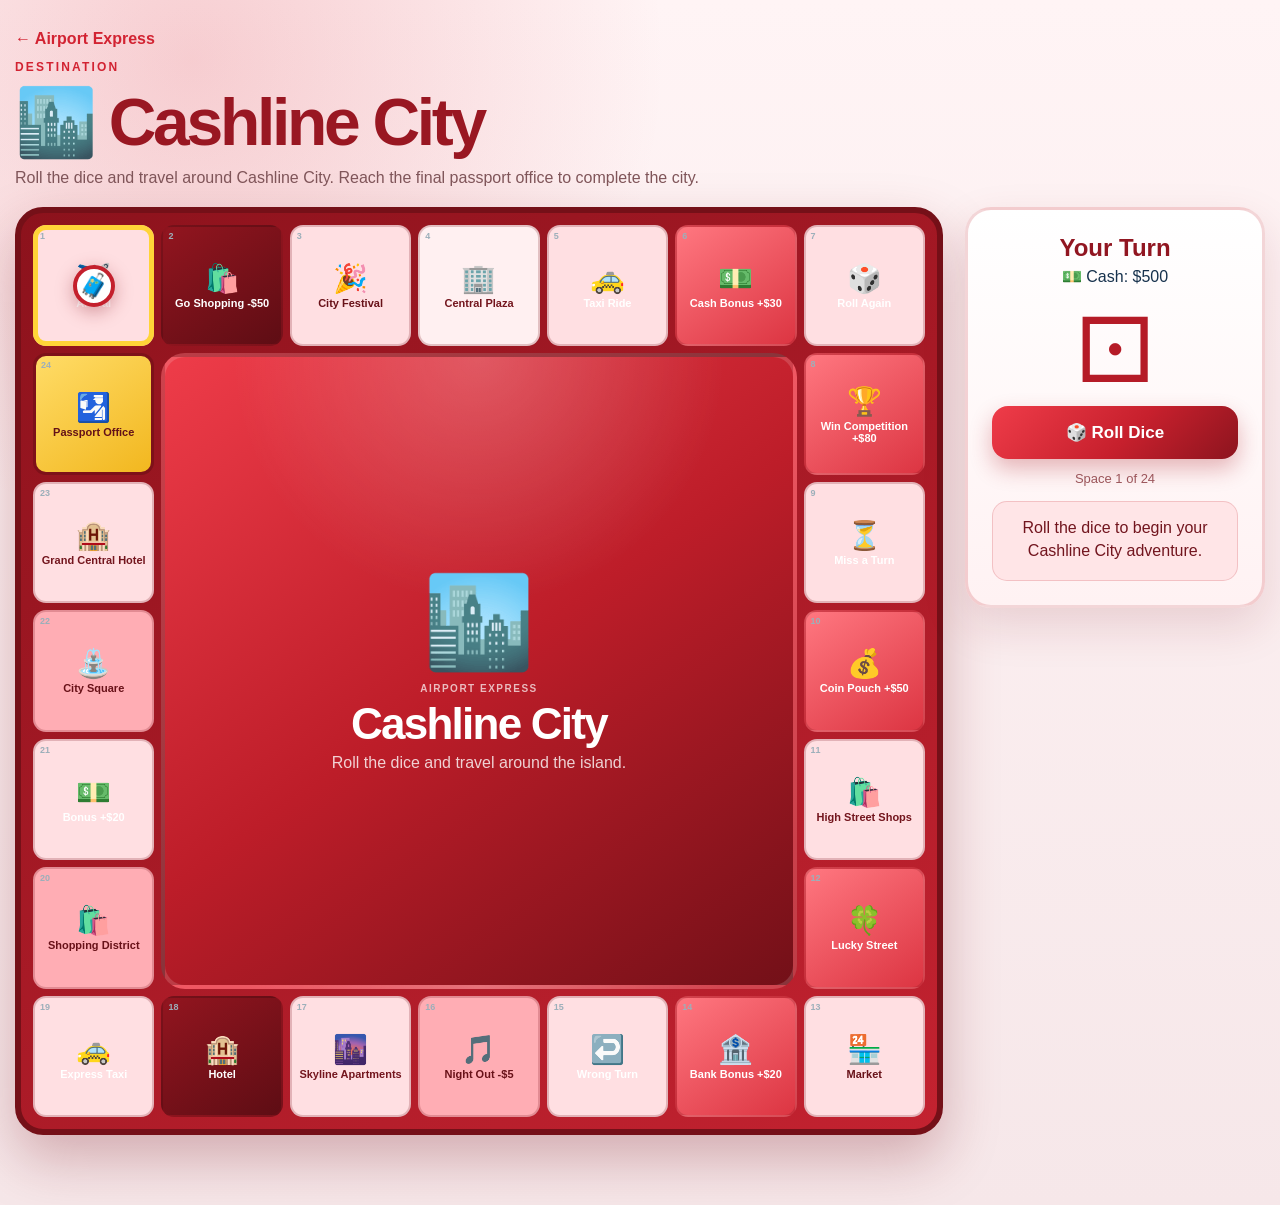
==== locations/cashline-city.html @ 7c94ce27 "Update locations and properties in cashline-city.html" ====
<!DOCTYPE html>

<html lang="en">

<head>

<meta charset="UTF-8">

<meta
  name="viewport"
  content="width=device-width, initial-scale=1.0"
>

<title>
Cashline City | Airport Express
</title>

<link
  rel="stylesheet"
href="../styles.css?v=6"
>

</head>


<body class="board-page cashline-theme">


<main class="board-shell">


<!-- =====================================================
     HEADER
====================================================== -->

<header class="board-header">


<a
  href="../index.html"
  class="board-back"
>
← Airport Express
</a>


<div class="eyebrow dark">
DESTINATION
</div>


<h1>
🏙️ Cashline City
</h1>


<p>
Roll the dice and travel around Cashline City.
Reach the final passport office to complete the city.
</p>


</header>



<!-- =====================================================
     GAME
====================================================== -->

<div class="board-game-layout">


<!-- BOARD -->

<div
  class="island-board"
  id="islandBoard"
></div>



<!-- DICE -->

<aside class="dice-panel">


<h2>
Your Turn
</h2>


<div
  class="dice-face"
  id="diceFace"
>
⚀
</div>


<button
  type="button"
  class="roll-dice"
  id="rollDice"
>
🎲 Roll Dice
</button>


<div
  class="position-text"
  id="positionText"
>
Space 1 of 24
</div>


<div
  class="board-message"
  id="boardMessage"
>
Roll the dice to begin your Cashline City adventure.
</div>


<a
  href="../index.html"
  class="board-return"
  id="returnAirport"
>
✈ Return to Airport
</a>


</aside>


</div>


</main>



<script src="../game.js?v=4"></script>


<script>

/* =====================================================
   CASHLINE CITY BOARD
====================================================== */

loadIslandBoard({

  id:
    "cashline",

  name:
    "Cashline City",

  icon:
    "🏙️",

  marker:
    "🧳",


  spaces: [


    /* 1 */

    {

      label:
        "Arrival",

      icon:
        "✈️",

      type:
        "start",

      message:
        "Welcome to Cashline City!"

    },


    /* 2 */

    {

      label:
        "Go Shopping -$50",

      icon:
        "🛍️",

      type:
        "bad",

      message:
        "A shopping spree has emptied your wallet."

    },


    /* 3 */

    {

      label:
        "City Festival",

      icon:
        "🎉",

      type:
        "event",

      message:
        "You have arrived during the Cashline City Festival!"

    },


    /* 4 */

    {

  label:
    "Central Plaza",

  icon:
    "🏢",

  type:
    "property",

  message:
    "Central Plaza is available to purchase.",

  property: {

    id:
      "central-plaza",

    price:
      60,

    rent:
      15

  }

},


    /* 5 */

    {

      label:
        "Taxi Ride",

      icon:
        "🚕",

      type:
        "travel",

      message:
        "The taxi takes you forward two spaces.",

      effect: {

        move:
          2

      }

    },


    /* 6 */

    {

      label:
        "Cash Bonus +$30",

      icon:
        "💵",

      type:
        "good"

    },


    /* 7 */

    {

      label:
        "Roll Again",

      icon:
        "🎲",

      type:
        "good",

      message:
        "Lucky! Roll the dice again."

    },


    /* 8 */

    {

      label:
        "Win Competition +$80",

      icon:
        "🏆",

      type:
        "good",

      message:
        "You won the city competition!"

    },


    /* 9 */

    {

      label:
        "Miss a Turn",

      icon:
        "⏳",

      type:
        "bad",

      message:
        "You're delayed in the city.",

      effect: {

        skip:
          true

      }

    },


    /* 10 */

    {

      label:
        "Coin Pouch +$50",

      icon:
        "💰",

      type:
        "good"

    },


    /* 11 */

    {

  label:
    "High Street Shops",

  icon:
    "🛍️",

  type:
    "property",

  message:
    "High Street Shops are available to purchase.",

  property: {

    id:
      "high-street-shops",

    price:
      80,

    rent:
      20

  }

},


    /* 12 */

    {

      label:
        "Lucky Street",

      icon:
        "🍀",

      type:
        "good"

    },


    /* 13 */

    {

      label:
        "Market",

      icon:
        "🏪",

      type:
        "event"

    },


    /* 14 */

    {

      label:
        "Bank Bonus +$20",

      icon:
        "🏦",

      type:
        "good"

    },


    /* 15 */

    {

      label:
        "Wrong Turn",

      icon:
        "↩️",

      type:
        "bad",

      message:
        "Move backwards two spaces.",

      effect: {

        move:
          -2

      }

    },


    /* 16 */

    {

      label:
        "Night Out -$5",

      icon:
        "🎵",

      type:
        "event"

    },


    /* 17 */

   {

  label:
    "Skyline Apartments",

  icon:
    "🌆",

  type:
    "property",

  message:
    "Skyline Apartments are available to purchase.",

  property: {

    id:
      "skyline-apartments",

    price:
      100,

    rent:
      25

  }

},


    /* 18 */

    {

      label:
        "Hotel",

      icon:
        "🏨",

      type:
        "bad",

      message:
        "Stay the night. Miss your next turn.",

      effect: {

        skip:
          true

      }

    },


    /* 19 */

    {

      label:
        "Express Taxi",

      icon:
        "🚕",

      type:
        "travel",

      message:
        "Express taxi! Move forward two spaces.",

      effect: {

        move:
          2

      }

    },


    /* 20 */

    {

      label:
        "Shopping District",

      icon:
        "🛍️",

      type:
        "event"

    },


    /* 21 */

    {

      label:
        "Bonus +$20",

      icon:
        "💵",

      type:
        "good"

    },


    /* 22 */

    {

      label:
        "City Square",

      icon:
        "⛲",

      type:
        "event"

    },


    /* 23 */

{

  label:
    "Grand Central Hotel",

  icon:
    "🏨",

  type:
    "property",

  message:
    "Grand Central Hotel is available to purchase.",

  property: {

    id:
      "grand-central-hotel",

    price:
      120,

    rent:
      30

  }

},


    /* 24 */

    {

      label:
        "Passport Office",

      icon:
        "🛂",

      type:
        "finish",

      message:
        "Cashline City complete!"

    }


  ]

});

</script>


</body>

</html>
---- styles.css ----
/* ================================================
   AIRPORT EXPRESS
================================================ */

* {
  box-sizing: border-box;
}

html {
  scroll-behavior: smooth;
}

body {
  margin: 0;

  font-family:
    Arial,
    Helvetica,
    sans-serif;

  background:
    linear-gradient(
      180deg,
      #eef8fc 0%,
      #f8fbfd 100%
    );

  color: #17324d;

  min-height: 100vh;
}

a {
  text-decoration: none;
  color: inherit;
}



/* ================================================
   TOP BAR
================================================ */

.topbar {

  position: sticky;
  top: 0;

  z-index: 100;

  display: flex;
  justify-content: space-between;
  align-items: center;

  gap: 20px;

  padding:
    14px
    clamp(16px, 4vw, 45px);

  background:
    rgba(255,255,255,.94);

  backdrop-filter:
    blur(12px);

  border-bottom:
    1px solid rgba(0,0,0,.08);
}


.brand {

  display: flex;
  align-items: center;

  gap: 12px;

  font-size: 20px;

  font-weight: 900;
}


.brand small {

  display: block;

  margin-top: 2px;

  font-size: 10px;

  letter-spacing: .15em;

  color: #788b9b;
}


.brand-plane {

  width: 44px;
  height: 44px;

  display: grid;
  place-items: center;

  border-radius: 14px;

  background:
    linear-gradient(
      135deg,
      #2cb8dd,
      #087da8
    );

  color: white;

  font-size: 25px;

  transform:
    rotate(-8deg);
}


.top-actions {

  display: flex;

  align-items: center;

  gap: 12px;
}


.passport-counter {

  padding:
    10px
    15px;

  border-radius: 999px;

  background:
    #edf7fb;

  font-weight: 800;
}


.reset-button {

  border: none;

  padding:
    10px
    15px;

  border-radius: 999px;

  background:
    #ffedef;

  color:
    #a42935;

  font-weight: 800;

  cursor: pointer;
}



/* ================================================
   MAIN PAGE
================================================ */

.page {

  width:
    min(
      1180px,
      calc(100% - 28px)
    );

  margin:
    30px auto 70px;
}



/* ================================================
   AIRPORT HERO
================================================ */

.airport-hero {

  position: relative;

  overflow: hidden;

  display: grid;

  grid-template-columns:
    1.3fr
    .7fr;

  gap: 30px;

  align-items: center;

  min-height: 340px;

  padding:
    clamp(
      28px,
      5vw,
      60px
    );

  border-radius:
    32px;

  color:
    white;

  background:

    radial-gradient(
      circle at 80% 10%,
      rgba(255,255,255,.18),
      transparent 30%
    ),

    linear-gradient(
      135deg,
      #087aa9,
      #2bb9dd
    );

  box-shadow:
    0 25px 60px
    rgba(12,92,127,.22);
}


.airport-hero::after {

  content:
    "✈";

  position:
    absolute;

  right:
    -40px;

  bottom:
    -120px;

  font-size:
    330px;

  color:
    rgba(255,255,255,.08);

  transform:
    rotate(-15deg);
}


.airport-content {

  position:
    relative;

  z-index:
    2;
}


.eyebrow {

  font-size:
    12px;

  font-weight:
    900;

  letter-spacing:
    .18em;

  margin-bottom:
    10px;
}


.eyebrow.dark {

  color:
    #2185a8;
}


.airport-content h1 {

  margin:
    0 0 18px;

  font-size:
    clamp(
      42px,
      7vw,
      78px
    );

  line-height:
    .95;

  letter-spacing:
    -.06em;
}


.airport-content p {

  max-width:
    650px;

  margin:
    0;

  font-size:
    18px;

  line-height:
    1.6;

  color:
    rgba(255,255,255,.9);
}



/* ================================================
   PASSPORT PROGRESS
================================================ */

.passport-progress {

  position:
    relative;

  z-index:
    2;

  padding:
    22px;

  border:
    1px solid
    rgba(255,255,255,.25);

  border-radius:
    24px;

  background:
    rgba(255,255,255,.13);

  backdrop-filter:
    blur(12px);
}


.progress-heading {

  display:
    flex;

  justify-content:
    space-between;

  margin-bottom:
    12px;

  font-weight:
    800;
}


.progress-track {

  width:
    100%;

  height:
    12px;

  overflow:
    hidden;

  border-radius:
    999px;

  background:
    rgba(255,255,255,.2);
}


.progress-fill {

  height:
    100%;

  width:
    0;

  border-radius:
    999px;

  background:
    linear-gradient(
      90deg,
      #ffd350,
      #fff1a2
    );

  transition:
    width .4s ease;
}


.mini-stamps {

  display:
    grid;

  grid-template-columns:
    repeat(3,1fr);

  gap:
    8px;

  margin-top:
    18px;
}


.mini-stamp {

  aspect-ratio:
    1;

  display:
    grid;

  place-items:
    center;

  border:
    2px dashed
    rgba(255,255,255,.3);

  border-radius:
    16px;

  font-size:
    28px;

  opacity:
    .3;
}


.mini-stamp.earned {

  opacity:
    1;

  border-style:
    solid;

  background:
    rgba(255,255,255,.15);
}



/* ================================================
   DESTINATIONS
================================================ */

.destination-section {

  margin-top:
    50px;
}


.section-heading {

  margin-bottom:
    20px;
}


.section-heading h2 {

  margin:
    3px 0 7px;

  font-size:
    clamp(
      30px,
      5vw,
      44px
    );

  letter-spacing:
    -.045em;
}


.section-heading p {

  margin:
    0;

  color:
    #718598;
}


.destination-grid {

  display:
    grid;

  grid-template-columns:
    repeat(3,1fr);

  gap:
    18px;
}


.destination {

  position:
    relative;

  min-height:
    260px;

  overflow:
    hidden;

  padding:
    22px;

  border-radius:
    26px;

  color:
    white;

  box-shadow:
    0 18px 38px
    rgba(29,66,91,.13);

  transition:
    transform .25s ease,
    box-shadow .25s ease;
}


.destination:hover {

  transform:
    translateY(-6px);

  box-shadow:
    0 25px 45px
    rgba(29,66,91,.2);
}


.destination::after {

  content:
    "";

  position:
    absolute;

  width:
    230px;

  height:
    230px;

  border-radius:
    50%;

  right:
    -70px;

  bottom:
    -100px;

  background:
    rgba(255,255,255,.11);
}


.destination-icon {

  position:
    absolute;

  top:
    20px;

  left:
    20px;

  font-size:
    40px;
}


.destination-status {

  position:
    absolute;

  top:
    20px;

  right:
    20px;

  padding:
    8px
    11px;

  border:
    1px solid
    rgba(255,255,255,.26);

  border-radius:
    999px;

  background:
    rgba(255,255,255,.15);

  font-size:
    11px;

  font-weight:
    900;
}


.destination-content {

  position:
    relative;

  z-index:
    2;

  margin-top:
    95px;
}


.destination h3 {

  margin:
    0 0 8px;

  font-size:
    27px;

  letter-spacing:
    -.04em;
}


.destination p {

  margin:
    0 0 18px;

  max-width:
    90%;

  color:
    rgba(255,255,255,.88);

  line-height:
    1.45;
}


.travel-button {

  display:
    inline-block;

  font-size:
    13px;

  font-weight:
    900;

  text-transform:
    uppercase;

  letter-spacing:
    .08em;
}


.cashline {

  background:
    linear-gradient(
      145deg,
      #895be0,
      #5135aa
    );
}


.hopes {

  background:
    linear-gradient(
      145deg,
      #48aee1,
      #3257b6
    );
}


.wildheart {

  background:
    linear-gradient(
      145deg,
      #43bf73,
      #16714c
    );
}


.amethyst {

  background:
    linear-gradient(
      145deg,
      #a061df,
      #58348c
    );
}


.coral {

  background:
    linear-gradient(
      145deg,
      #ff8791,
      #d94368
    );
}


.lagoon {

  background:
    linear-gradient(
      145deg,
      #2bc8c3,
      #0989a7
    );
}



/* ================================================
   PASSPORT
================================================ */

.passport-section {

  margin-top:
    30px;

  padding:
    30px;

  border:
    1px solid
    #dce8ef;

  border-radius:
    28px;

  background:
    white;

  box-shadow:
    0 18px 45px
    rgba(30,66,91,.09);
}


.passport-section h2 {

  margin:
    4px 0 5px;

  font-size:
    36px;
}


.passport-section > p {

  margin:
    0 0 24px;

  color:
    #718598;
}


.passport-grid {

  display:
    grid;

  grid-template-columns:
    repeat(6,1fr);

  gap:
    12px;
}


.passport-stamp {

  min-height:
    135px;

  display:
    flex;

  flex-direction:
    column;

  align-items:
    center;

  justify-content:
    center;

  gap:
    10px;

  padding:
    12px;

  text-align:
    center;

  border:
    2px dashed
    #ccdce6;

  border-radius:
    20px;

  color:
    #9badb8;

  background:
    #fbfdfe;
}


.passport-stamp .stamp-icon {

  font-size:
    38px;

  filter:
    grayscale(1);

  opacity:
    .3;
}


.passport-stamp strong {

  font-size:
    12px;
}


.passport-stamp.earned {

  border-style:
    solid;

  color:
    #17324d;

  background:
    #f1faf6;
}


.passport-stamp.earned .stamp-icon {

  filter:
    none;

  opacity:
    1;
}


.final-message {

  margin-top:
    20px;

  padding:
    16px;

  border-radius:
    16px;

  background:
    #edf7fb;

  color:
    #527083;

  text-align:
    center;

  font-weight:
    700;
}



/* ================================================
   ISLAND PAGE
================================================ */

.island-page {

  background:
    #eff7fb;
}


.island-hero {

  min-height:
    390px;

  padding:
    35px;

  display:
    flex;

  align-items:
    flex-end;

  color:
    white;

  border-radius:
    0 0 36px 36px;
}


.island-inner {

  width:
    min(
      1000px,
      100%
    );

  margin:
    auto;
}


.back-airport {

  display:
    inline-block;

  margin-bottom:
    80px;

  color:
    white;

  font-weight:
    800;
}


.island-hero h1 {

  margin:
    5px 0 12px;

  font-size:
    clamp(
      45px,
      8vw,
      85px
    );

  line-height:
    .95;

  letter-spacing:
    -.06em;
}


.island-hero p {

  max-width:
    650px;

  margin:
    0;

  color:
    rgba(255,255,255,.9);

  font-size:
    17px;

  line-height:
    1.6;
}


.island-main {

  width:
    min(
      1000px,
      calc(100% - 28px)
    );

  margin:
    30px auto 70px;
}


.mission-layout {

  display:
    grid;

  grid-template-columns:
    1.4fr
    .6fr;

  gap:
    20px;
}


.game-card {

  padding:
    26px;

  border:
    1px solid
    #dce8ef;

  border-radius:
    26px;

  background:
    white;

  box-shadow:
    0 15px 35px
    rgba(26,65,90,.09);
}


.game-card h2 {

  margin:
    0 0 8px;

  font-size:
    30px;
}


.game-card > p {

  margin:
    0;

  color:
    #718598;

  line-height:
    1.6;
}


.task-list {

  display:
    grid;

  gap:
    12px;

  margin-top:
    22px;
}


.task {

  display:
    flex;

  align-items:
    center;

  gap:
    14px;

  padding:
    16px;

  border:
    1px solid
    #dce8ef;

  border-radius:
    18px;

  background:
    #fbfdfe;
}


.task-number {

  flex:
    0 0 auto;

  width:
    44px;

  height:
    44px;

  display:
    grid;

  place-items:
    center;

  border-radius:
    14px;

  background:
    #eaf6fb;

  color:
    #137fa8;

  font-weight:
    900;
}


.task-text {

  flex:
    1;
}


.task-text strong {

  display:
    block;

  margin-bottom:
    4px;
}


.task-text span {

  color:
    #718598;

  font-size:
    14px;
}


.task button {

  border:
    none;

  border-radius:
    12px;

  padding:
    10px
    13px;

  background:
    #edf3f6;

  color:
    #506b7c;

  font-weight:
    800;

  cursor:
    pointer;
}


.task.done {

  background:
    #eefaf3;

  border-color:
    #bfe4cd;
}


.task.done button {

  background:
    #d8f3e3;

  color:
    #1b7842;
}


.big-stamp {

  text-align:
    center;

  font-size:
    85px;

  margin:
    10px 0;
}


.stamp-card-title {

  text-align:
    center;

  font-size:
    22px;
}


.stamp-card-copy {

  text-align:
    center;

  color:
    #718598;

  line-height:
    1.5;
}


.claim-button {

  width:
    100%;

  padding:
    15px;

  border:
    none;

  border-radius:
    16px;

  background:
    linear-gradient(
      135deg,
      #ffd24e,
      #ffe986
    );

  color:
    #5c4710;

  font-weight:
    900;

  cursor:
    pointer;
}


.claim-button:disabled {

  opacity:
    .4;

  cursor:
    not-allowed;
}


.status-message {

  margin-top:
    12px;

  padding:
    13px;

  border-radius:
    14px;

  background:
    #f1f5f7;

  color:
    #6f8390;

  font-size:
    14px;

  line-height:
    1.5;
}


.status-message.success {

  background:
    #e6f8ed;

  color:
    #207340;
}


.return-button {

  display:
    block;

  margin-top:
    12px;

  padding:
    14px;

  border-radius:
    15px;

  background:
    #0c88b7;

  color:
    white;

  text-align:
    center;

  font-weight:
    900;
}



/* ================================================
   RESPONSIVE
================================================ */

@media
(max-width: 900px) {

  .airport-hero {

    grid-template-columns:
      1fr;
  }


  .destination-grid {

    grid-template-columns:
      repeat(2,1fr);
  }


  .passport-grid {

    grid-template-columns:
      repeat(3,1fr);
  }


  .mission-layout {

    grid-template-columns:
      1fr;
  }

}


@media
(max-width: 600px) {

  .topbar {

    align-items:
      flex-start;
  }


  .passport-counter {

    display:
      none;
  }


  .destination-grid {

    grid-template-columns:
      1fr;
  }


  .passport-grid {

    grid-template-columns:
      repeat(2,1fr);
  }


  .airport-content h1 {

    font-size:
      44px;
  }

}

/* =========================================================
   AIRPORT EXPRESS
   ISLAND BOARD
========================================================= */

.board-page {

  background:
    #edf7fb;

}


.board-shell {

  width:
    min(
      1250px,
      calc(100% - 28px)
    );

  margin:
    30px auto 70px;

}


.board-header {

  margin-bottom:
    20px;

}


.board-back {

  display:
    inline-block;

  margin-bottom:
    12px;

  color:
    #197fa5;

  font-weight:
    800;

}


.board-header h1 {

  margin:
    0;

  font-size:
    clamp(
      38px,
      6vw,
      66px
    );

  letter-spacing:
    -.05em;

}


.board-header p {

  margin:
    8px 0 0;

  color:
    #6d8292;

}


/* =========================================================
   MAIN GAME LAYOUT
========================================================= */

.board-game-layout {

  display:
    grid;

  grid-template-columns:
    minmax(0, 1fr)
    300px;

  gap:
    22px;

  align-items:
    start;

}


/* =========================================================
   BOARD
========================================================= */

.island-board {

  display:
    grid;

  grid-template-columns:
    repeat(7,1fr);

  grid-template-rows:
    repeat(7,1fr);

  gap:
    7px;

  aspect-ratio:
    1;

  padding:
    12px;

  background:
    white;

  border:
    1px solid
    #dce8ef;

  border-radius:
    28px;

  box-shadow:
    0 18px 45px
    rgba(25,66,91,.12);

  position:
    relative;

}


/* =========================================================
   BOARD SPACES
========================================================= */

.board-space {

  position:
    relative;

  min-width:
    0;

  display:
    flex;

  flex-direction:
    column;

  align-items:
    center;

  justify-content:
    center;

  text-align:
    center;

  gap:
    2px;

  padding:
    5px;

  border:
    1px solid
    #d8e4eb;

  border-radius:
    13px;

  background:
    #f9fcfd;

  overflow:
    hidden;

}


.space-number {

  position:
    absolute;

  top:
    4px;

  left:
    5px;

  font-size:
    9px;

  color:
    #9cafba;

  font-weight:
    800;

}


.space-icon {

  font-size:
    clamp(
      15px,
      2.5vw,
      28px
    );

}


.space-label {

  font-size:
    clamp(
      7px,
      1vw,
      11px
    );

  font-weight:
    800;

  line-height:
    1.1;

}


/* =========================================================
   SPACE TYPES
========================================================= */

.space-start {

  background:
    #dff5ff;

}


.space-good {

  background:
    #e5f8e9;

}


.space-bad {

  background:
    #ffe3e5;

}


.space-event {

  background:
    #fff2c7;

}


.space-travel {

  background:
    #e8f2ff;

}


.space-finish {

  background:
    #e8dcff;

  border:
    2px solid
    #7d54c8;

}


/* =========================================================
   CURRENT POSITION
========================================================= */

.current-space {

  outline:
    3px solid
    #22a5d1;

  outline-offset:
    -3px;

}


/* =========================================================
   BOARD CENTRE
========================================================= */

.board-centre {

  grid-column:
    2 / 7;

  grid-row:
    2 / 7;

  display:
    flex;

  flex-direction:
    column;

  align-items:
    center;

  justify-content:
    center;

  text-align:
    center;

  padding:
    20px;

  border-radius:
    24px;

  background:

    radial-gradient(
      circle at top,
      rgba(255,255,255,.18),
      transparent 40%
    ),

    linear-gradient(
      145deg,
      #7e57d8,
      #5132a5
    );

  color:
    white;

}


.centre-icon {

  font-size:
    clamp(
      45px,
      7vw,
      90px
    );

}


.centre-small {

  margin-top:
    8px;

  font-size:
    10px;

  letter-spacing:
    .15em;

  font-weight:
    900;

  opacity:
    .7;

}


.board-centre h2 {

  margin:
    5px 0;

  font-size:
    clamp(
      22px,
      4vw,
      44px
    );

  letter-spacing:
    -.04em;

}


.board-centre p {

  margin:
    0;

  color:
    rgba(255,255,255,.8);

}


/* =========================================================
   PLAYER MARKER
========================================================= */

.player-marker {

  z-index:
    20;

  align-self:
    center;

  justify-self:
    center;

  display:
    grid;

  place-items:
    center;

  width:
    42px;

  height:
    42px;

  border-radius:
    50%;

  background:
    white;

  box-shadow:
    0 5px 15px
    rgba(0,0,0,.3);

  font-size:
    24px;

  pointer-events:
    none;

  transition:
    .25s ease;

}


/* =========================================================
   DICE PANEL
========================================================= */

.dice-panel {

  position:
    sticky;

  top:
    90px;

  padding:
    24px;

  border:
    1px solid
    #dce8ef;

  border-radius:
    26px;

  background:
    white;

  text-align:
    center;

  box-shadow:
    0 18px 40px
    rgba(27,65,90,.1);

}


.dice-panel h2 {

  margin:
    0 0 5px;

}


.dice-face {

  margin:
    20px 0 10px;

  font-size:
    90px;

  line-height:
    1;

  color:
    #17324d;

}


.roll-dice {

  width:
    100%;

  border:
    none;

  border-radius:
    16px;

  padding:
    16px;

  background:
    linear-gradient(
      135deg,
      #20a9d3,
      #087da7
    );

  color:
    white;

  font-size:
    17px;

  font-weight:
    900;

  cursor:
    pointer;

}


.roll-dice:disabled {

  opacity:
    .45;

  cursor:
    not-allowed;

}


.position-text {

  margin-top:
    12px;

  font-size:
    13px;

  color:
    #79909f;

}


.board-message {

  min-height:
    80px;

  margin-top:
    15px;

  padding:
    14px;

  border-radius:
    15px;

  background:
    #edf7fb;

  color:
    #516d7d;

  line-height:
    1.45;

}


.board-return {

  display:
    none;

  margin-top:
    12px;

  padding:
    15px;

  border-radius:
    15px;

  background:
    #ffd453;

  color:
    #55420e;

  font-weight:
    900;

}


.board-return.show {

  display:
    block;

}


/* =========================================================
   RESPONSIVE
========================================================= */

@media
(max-width: 900px) {

  .board-game-layout {

    grid-template-columns:
      1fr;

  }


  .dice-panel {

    position:
      static;

  }

}


@media
(max-width: 600px) {

  .island-board {

    gap:
      3px;

    padding:
      6px;

  }


  .board-space {

    border-radius:
      8px;

    padding:
      2px;

  }


  .player-marker {

    width:
      30px;

    height:
      30px;

    font-size:
      17px;

  }


  .space-label {

    font-size:
      6px;

  }

}
/* =========================================================
   CASHLINE CITY
   RED THEME
========================================================= */

.cashline-theme {

  --cash-red:
    #d92735;

  --cash-red-dark:
    #981923;

  --cash-red-deep:
    #69131a;

  --cash-red-light:
    #fff0f1;

  --cash-gold:
    #ffd05a;

}


/* =========================================================
   PAGE
========================================================= */

.cashline-theme {

  background:

    radial-gradient(
      circle at 15% 0%,
      rgba(217,39,53,.10),
      transparent 30%
    ),

    linear-gradient(
      180deg,
      #fff7f7,
      #f8f3f3
    );

}


/* =========================================================
   HEADER
========================================================= */

.cashline-theme
.board-back {

  color:
    var(--cash-red);

}


.cashline-theme
.eyebrow.dark {

  color:
    var(--cash-red);

}


.cashline-theme
.board-header h1 {

  color:
    var(--cash-red-dark);

}


/* =========================================================
   BOARD
========================================================= */

.cashline-theme
.island-board {

  border:
    3px solid
    rgba(217,39,53,.18);

  background:
    #fffafa;

  box-shadow:
    0 22px 55px
    rgba(145,24,34,.18);

}


/* =========================================================
   CENTRE
========================================================= */

.cashline-theme
.board-centre {

  background:

    radial-gradient(
      circle at 50% 15%,
      rgba(255,255,255,.20),
      transparent 35%
    ),

    linear-gradient(
      145deg,
      #ef3d49,
      #b91e2b 55%,
      #7f151e
    );

  border:
    3px solid
    rgba(255,255,255,.15);

}


/* =========================================================
   PLAYER POSITION
========================================================= */

.cashline-theme
.current-space {

  outline:
    4px solid
    var(--cash-red);

  outline-offset:
    -4px;

}


/* =========================================================
   STANDARD SPACES
========================================================= */

.cashline-theme
.board-space {

  border-color:
    rgba(126,32,39,.15);

}


/* START */

.cashline-theme
.space-start {

  background:
    #ffe5e7;

  border-color:
    #e3646e;

}


/* GOOD */

.cashline-theme
.space-good {

  background:
    #fff4d7;

  border-color:
    #edc04e;

}


/* BAD */

.cashline-theme
.space-bad {

  background:
    #ffd9dc;

  border-color:
    #e35b66;

}


/* EVENT */

.cashline-theme
.space-event {

  background:
    #fff0f1;

  border-color:
    #e59298;

}


/* TRAVEL */

.cashline-theme
.space-travel {

  background:
    #ffe7e9;

  border-color:
    #ca4550;

}


/* NORMAL */

.cashline-theme
.space-normal {

  background:
    #fffafa;

}


/* FINISH */

.cashline-theme
.space-finish {

  background:

    linear-gradient(
      145deg,
      #ffd866,
      #ffbf36
    );

  border:
    3px solid
    #a51d28;

  color:
    #6e151c;

}


/* =========================================================
   PLAYER MARKER
========================================================= */

.cashline-theme
.player-marker {

  border:
    3px solid
    var(--cash-red);

  background:
    white;

  box-shadow:
    0 5px 18px
    rgba(132,18,28,.35);

}


/* =========================================================
   DICE PANEL
========================================================= */

.cashline-theme
.dice-panel {

  border:
    2px solid
    rgba(217,39,53,.14);

  box-shadow:
    0 18px 45px
    rgba(131,24,32,.14);

}


.cashline-theme
.dice-panel h2 {

  color:
    var(--cash-red-dark);

}


.cashline-theme
.dice-face {

  color:
    var(--cash-red-dark);

}


/* =========================================================
   ROLL BUTTON
========================================================= */

.cashline-theme
.roll-dice {

  background:

    linear-gradient(
      135deg,
      #ef3f4b,
      #c7212d 60%,
      #981923
    );

  box-shadow:
    0 10px 24px
    rgba(184,30,42,.28);

}


.cashline-theme
.roll-dice:hover {

  background:

    linear-gradient(
      135deg,
      #fa4b57,
      #d52633 60%,
      #a51c27
    );

}


/* =========================================================
   POSITION
========================================================= */

.cashline-theme
.position-text {

  color:
    #9b555a;

}


/* =========================================================
   MESSAGE
========================================================= */

.cashline-theme
.board-message {

  background:
    #fff0f1;

  color:
    #76252c;

  border:
    1px solid
    rgba(217,39,53,.14);

}


/* =========================================================
   RETURN TO AIRPORT
========================================================= */

.cashline-theme
.board-return {

  background:

    linear-gradient(
      135deg,
      #ffd75e,
      #ffbd32
    );

  color:
    #68131a;

  box-shadow:
    0 8px 20px
    rgba(191,135,20,.22);

}
/* =========================================================
   CASHLINE CITY - RED THEME
========================================================= */

body.cashline-theme {
  background:
    radial-gradient(
      circle at 15% 5%,
      rgba(210,30,45,.18),
      transparent 30%
    ),
    linear-gradient(
      180deg,
      #fff4f5,
      #f6e7e9
    );
}


/* HEADER */

.cashline-theme .board-back,
.cashline-theme .eyebrow.dark {
  color: #d22332;
}

.cashline-theme .board-header h1 {
  color: #991722;
}

.cashline-theme .board-header p {
  color: #80565a;
}


/* MAIN BOARD */

.cashline-theme .island-board {
  background:
    linear-gradient(
      145deg,
      #8c121c,
      #c32230
    );

  border:
    6px solid #751018;

  box-shadow:
    0 24px 55px
    rgba(120,15,25,.28);
}


/* NORMAL BOARD SQUARES */

.cashline-theme .board-space {
  background: #fff0f1;
  color: #73151d;

  border:
    2px solid
    rgba(125,20,30,.22);
}


/* ALTERNATING RED/PINK */

.cashline-theme .board-space:nth-child(odd) {
  background: #ffdfe2;
}


/* START */

.cashline-theme .space-start {
  background:
    linear-gradient(
      145deg,
      #ef4855,
      #bf202c
    );

  color: white;
}


/* GOOD SPACES */

.cashline-theme .space-good {
  background:
    linear-gradient(
      145deg,
      #ff7780,
      #dc3542
    );

  color: white;
}


/* BAD SPACES */

.cashline-theme .space-bad {
  background:
    linear-gradient(
      145deg,
      #92151f,
      #5e0d14
    );

  color: white;
}


/* EVENT SPACES */

.cashline-theme .space-event {
  background:
    #ffadb4;

  color:
    #681118;
}


/* TRAVEL */

.cashline-theme .space-travel {
  background:
    linear-gradient(
      145deg,
      #d92937,
      #9e1721
    );

  color: white;
}


/* FINISH / PASSPORT */

.cashline-theme .space-finish {
  background:
    linear-gradient(
      145deg,
      #ffdc67,
      #f2b71f
    );

  color:
    #631118;

  border:
    3px solid #7e1119;
}


/* CENTRE */

.cashline-theme .board-centre {
  background:
    radial-gradient(
      circle at top,
      rgba(255,255,255,.2),
      transparent 35%
    ),
    linear-gradient(
      145deg,
      #ee3c49,
      #bd1d29 50%,
      #731018
    );

  border:
    4px solid
    rgba(255,255,255,.15);
}


/* PLAYER CURRENT SQUARE */

.cashline-theme .current-space {
  outline:
    5px solid #ffd438;

  outline-offset:
    -5px;
}


/* PLAYER MARKER */

.cashline-theme .player-marker {
  border:
    4px solid #c4202d;

  background:
    white;
}


/* DICE BOX */

.cashline-theme .dice-panel {
  border:
    3px solid
    rgba(190,30,42,.18);

  background:
    linear-gradient(
      180deg,
      #ffffff,
      #fff2f3
    );
}

.cashline-theme .dice-panel h2 {
  color:
    #911621;
}

.cashline-theme .dice-face {
  color:
    #b51b27;
}


/* ROLL DICE BUTTON */

.cashline-theme .roll-dice {
  background:
    linear-gradient(
      135deg,
      #ef3c49,
      #c7202d 55%,
      #8c141e
    );

  color:
    white;

  box-shadow:
    0 10px 22px
    rgba(170,25,36,.3);
}


/* MESSAGE */

.cashline-theme .board-message {
  background:
    #ffe5e7;

  color:
    #72151e;

  border:
    1px solid
    rgba(190,30,42,.18);
}
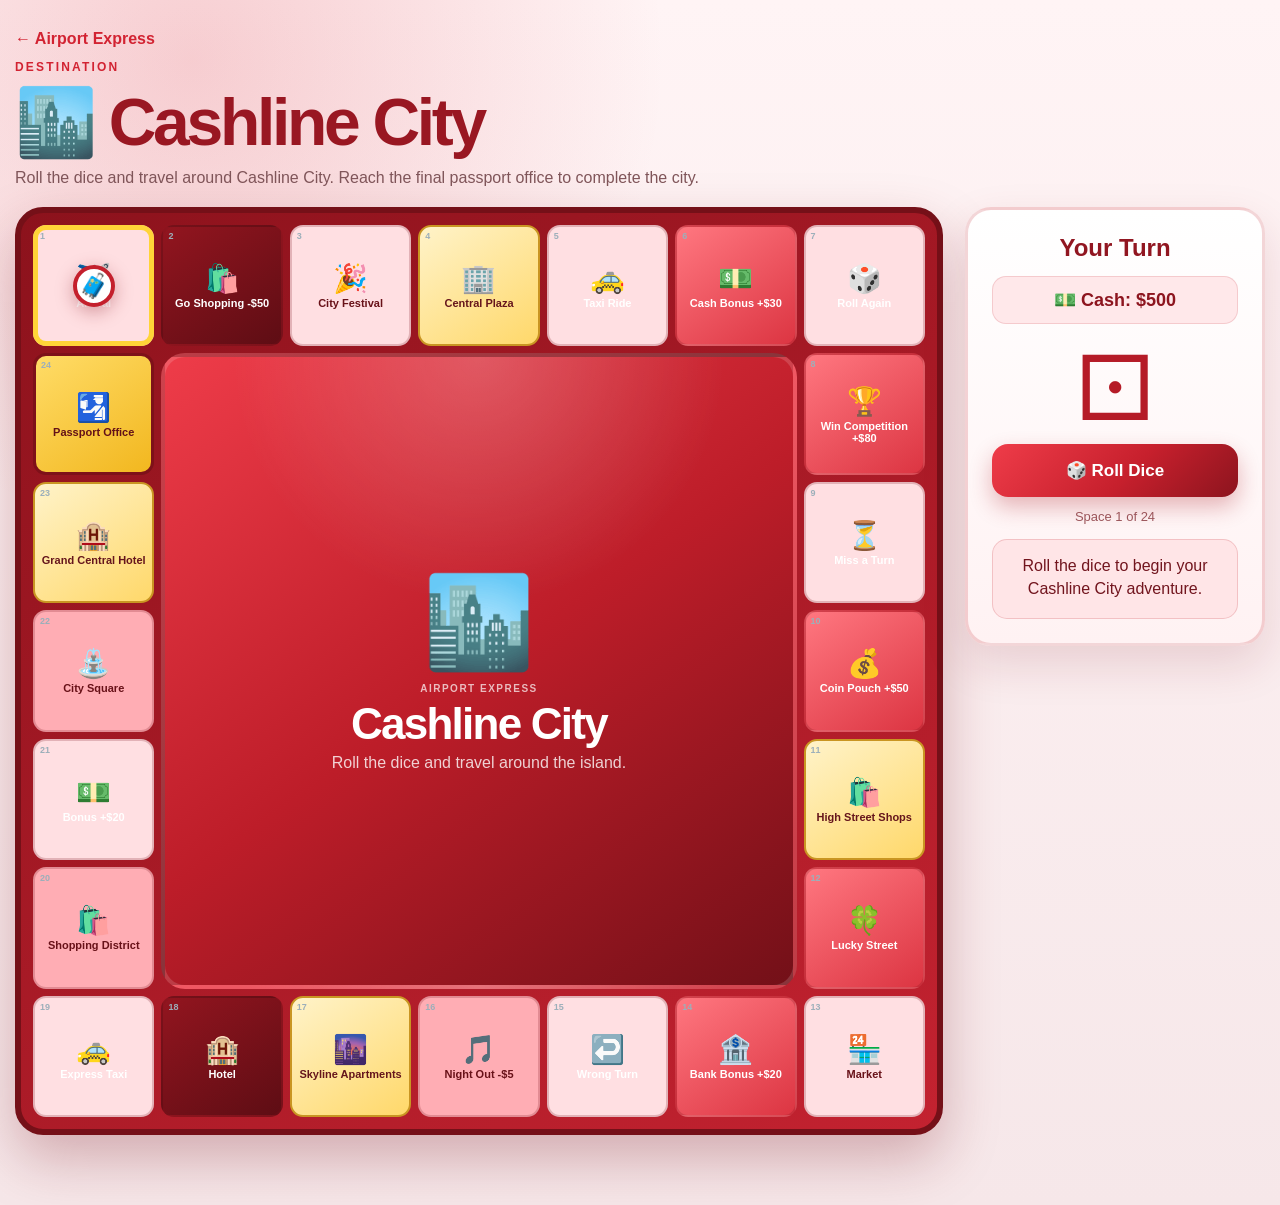
==== commit 27b4bfca: "Update stylesheet version in cashline-city.html" ====
--- a/locations/cashline-city.html
+++ b/locations/cashline-city.html
@@ -17,7 +17,7 @@
 
 <link
   rel="stylesheet"
-href="../styles.css?v=6"
+href="../styles.css?v=7"
 >
 
 </head>
@@ -192,19 +192,26 @@
 
     {
 
-      label:
-        "Go Shopping -$50",
-
-      icon:
-        "🛍️",
-
-      type:
-        "bad",
-
-      message:
-        "A shopping spree has emptied your wallet."
-
-    },
+  label:
+    "Go Shopping -$50",
+
+  icon:
+    "🛍️",
+
+  type:
+    "bad",
+
+  message:
+    "A shopping spree has emptied your wallet.",
+
+  effect: {
+
+    money:
+      -50
+
+  }
+
+},
 
 
     /* 3 */
@@ -288,16 +295,23 @@
 
     {
 
-      label:
-        "Cash Bonus +$30",
-
-      icon:
-        "💵",
-
-      type:
-        "good"
-
-    },
+  label:
+    "Cash Bonus +$30",
+
+  icon:
+    "💵",
+
+  type:
+    "good",
+
+  effect: {
+
+    money:
+      30
+
+  }
+
+},
 
 
     /* 7 */
@@ -333,7 +347,14 @@
         "good",
 
       message:
-        "You won the city competition!"
+        "You won the city competition!",
+      
+        effect: {
+
+  money:
+    80
+
+}
 
     },
 
@@ -375,7 +396,13 @@
         "💰",
 
       type:
-        "good"
+        "good",
+      effect: {
+
+  money:
+    50
+
+}
 
     },
 
@@ -455,7 +482,13 @@
         "🏦",
 
       type:
-        "good"
+        "good",
+      effect: {
+
+  money:
+    20
+
+}
 
     },
 
@@ -497,7 +530,13 @@
         "🎵",
 
       type:
-        "event"
+        "event",
+      effect: {
+
+  money:
+    -5
+
+}
 
     },
 
@@ -613,7 +652,13 @@
         "💵",
 
       type:
-        "good"
+        "good",
+      effect: {
+
+  money:
+    20
+
+}
 
     },
 
--- a/styles.css
+++ b/styles.css
@@ -2905,3 +2905,138 @@
     1px solid
     rgba(190,30,42,.18);
 }
+/* =========================================================
+   AIRPORT EXPRESS
+   PLAYER MONEY + PROPERTIES
+========================================================= */
+
+.player-wallet {
+
+  margin:
+    14px 0 5px;
+
+  padding:
+    12px 15px;
+
+  border-radius:
+    14px;
+
+  background:
+    #f4f7f9;
+
+  font-size:
+    18px;
+
+  font-weight:
+    900;
+
+  color:
+    #17324d;
+
+}
+
+
+.property-buy-button {
+
+  width:
+    100%;
+
+  margin-top:
+    12px;
+
+  padding:
+    14px;
+
+  border:
+    none;
+
+  border-radius:
+    15px;
+
+  background:
+    linear-gradient(
+      135deg,
+      #ffd55a,
+      #efad1c
+    );
+
+  color:
+    #5e4005;
+
+  font-weight:
+    900;
+
+  cursor:
+    pointer;
+
+}
+
+
+.property-buy-button:disabled {
+
+  opacity:
+    .45;
+
+  cursor:
+    not-allowed;
+
+}
+
+
+.property-owned {
+
+  margin-top:
+    10px;
+
+  padding-top:
+    10px;
+
+  border-top:
+    1px solid
+    rgba(0,0,0,.08);
+
+  font-size:
+    13px;
+
+}
+
+
+/* =========================================================
+   CASHLINE CITY PROPERTY SPACES
+========================================================= */
+
+.cashline-theme
+.board-space.space-property {
+
+  background:
+
+    linear-gradient(
+      145deg,
+      #fff3c9,
+      #ffd86a
+    ) !important;
+
+  color:
+    #65151c !important;
+
+  border:
+    2px solid
+    #c99522 !important;
+
+}
+
+
+.cashline-theme
+.player-wallet {
+
+  background:
+    #ffe8ea;
+
+  color:
+    #8d151f;
+
+  border:
+    1px solid
+    rgba(190,30,42,.15);
+
+}
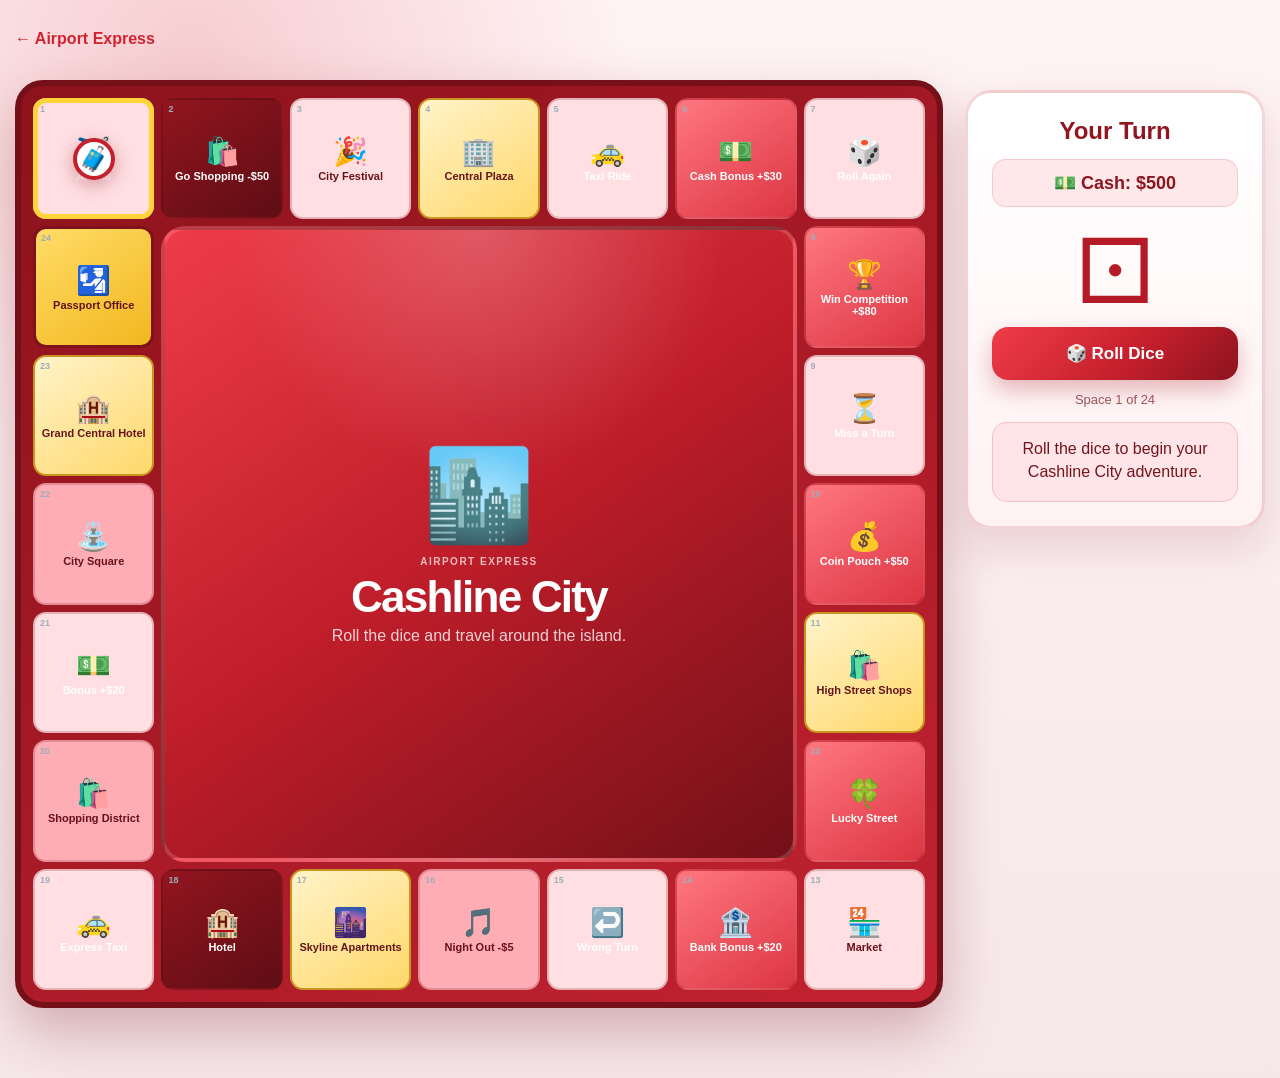
==== commit c3b2bbc0: "Refactor cashline-city.html header for clarity" ====
--- a/locations/cashline-city.html
+++ b/locations/cashline-city.html
@@ -35,30 +35,12 @@
 
 <header class="board-header">
 
-
-<a
-  href="../index.html"
-  class="board-back"
->
-← Airport Express
-</a>
-
-
-<div class="eyebrow dark">
-DESTINATION
-</div>
-
-
-<h1>
-🏙️ Cashline City
-</h1>
-
-
-<p>
-Roll the dice and travel around Cashline City.
-Reach the final passport office to complete the city.
-</p>
-
+  <a
+    href="../index.html"
+    class="board-back"
+  >
+    ← Airport Express
+  </a>
 
 </header>
 
@@ -142,7 +124,7 @@
 
 
 
-<script src="../game.js?v=4"></script>
+<script src="../game.js?v=11"></script>
 
 
 <script>
--- a/styles.css
+++ b/styles.css
@@ -25,9 +25,11 @@
       #f8fbfd 100%
     );
 
-  color: #17324d;
-
-  min-height: 100vh;
+  color:
+    #17324d;
+
+  min-height:
+    100vh;
 }
 
 a {
@@ -43,16 +45,26 @@
 
 .topbar {
 
-  position: sticky;
-  top: 0;
-
-  z-index: 100;
-
-  display: flex;
-  justify-content: space-between;
-  align-items: center;
-
-  gap: 20px;
+  position:
+    sticky;
+
+  top:
+    0;
+
+  z-index:
+    100;
+
+  display:
+    flex;
+
+  justify-content:
+    space-between;
+
+  align-items:
+    center;
+
+  gap:
+    20px;
 
   padding:
     14px
@@ -65,46 +77,68 @@
     blur(12px);
 
   border-bottom:
-    1px solid rgba(0,0,0,.08);
+    1px solid
+    rgba(0,0,0,.08);
+
 }
 
 
 .brand {
 
-  display: flex;
-  align-items: center;
-
-  gap: 12px;
-
-  font-size: 20px;
-
-  font-weight: 900;
+  display:
+    flex;
+
+  align-items:
+    center;
+
+  gap:
+    12px;
+
+  font-size:
+    20px;
+
+  font-weight:
+    900;
+
 }
 
 
 .brand small {
 
-  display: block;
-
-  margin-top: 2px;
-
-  font-size: 10px;
-
-  letter-spacing: .15em;
-
-  color: #788b9b;
+  display:
+    block;
+
+  margin-top:
+    2px;
+
+  font-size:
+    10px;
+
+  letter-spacing:
+    .15em;
+
+  color:
+    #788b9b;
+
 }
 
 
 .brand-plane {
 
-  width: 44px;
-  height: 44px;
-
-  display: grid;
-  place-items: center;
-
-  border-radius: 14px;
+  width:
+    44px;
+
+  height:
+    44px;
+
+  display:
+    grid;
+
+  place-items:
+    center;
+
+  border-radius:
+    14px;
 
   background:
     linear-gradient(
@@ -113,22 +147,29 @@
       #087da8
     );
 
-  color: white;
-
-  font-size: 25px;
+  color:
+    white;
+
+  font-size:
+    25px;
 
   transform:
     rotate(-8deg);
+
 }
 
 
 .top-actions {
 
-  display: flex;
-
-  align-items: center;
-
-  gap: 12px;
+  display:
+    flex;
+
+  align-items:
+    center;
+
+  gap:
+    12px;
+
 }
 
 
@@ -138,24 +179,29 @@
     10px
     15px;
 
-  border-radius: 999px;
+  border-radius:
+    999px;
 
   background:
     #edf7fb;
 
-  font-weight: 800;
+  font-weight:
+    800;
+
 }
 
 
 .reset-button {
 
-  border: none;
+  border:
+    none;
 
   padding:
     10px
     15px;
 
-  border-radius: 999px;
+  border-radius:
+    999px;
 
   background:
     #ffedef;
@@ -163,9 +209,12 @@
   color:
     #a42935;
 
-  font-weight: 800;
-
-  cursor: pointer;
+  font-weight:
+    800;
+
+  cursor:
+    pointer;
+
 }
 
 
@@ -184,6 +233,7 @@
 
   margin:
     30px auto 70px;
+
 }
 
 
@@ -194,21 +244,27 @@
 
 .airport-hero {
 
-  position: relative;
-
-  overflow: hidden;
-
-  display: grid;
+  position:
+    relative;
+
+  overflow:
+    hidden;
+
+  display:
+    grid;
 
   grid-template-columns:
     1.3fr
     .7fr;
 
-  gap: 30px;
-
-  align-items: center;
-
-  min-height: 340px;
+  gap:
+    30px;
+
+  align-items:
+    center;
+
+  min-height:
+    340px;
 
   padding:
     clamp(
@@ -240,6 +296,7 @@
   box-shadow:
     0 25px 60px
     rgba(12,92,127,.22);
+
 }
 
 
@@ -265,6 +322,7 @@
 
   transform:
     rotate(-15deg);
+
 }
 
 
@@ -275,6 +333,7 @@
 
   z-index:
     2;
+
 }
 
 
@@ -291,6 +350,7 @@
 
   margin-bottom:
     10px;
+
 }
 
 
@@ -298,6 +358,7 @@
 
   color:
     #2185a8;
+
 }
 
 
@@ -318,6 +379,7 @@
 
   letter-spacing:
     -.06em;
+
 }
 
 
@@ -337,6 +399,7 @@
 
   color:
     rgba(255,255,255,.9);
+
 }
 
 
@@ -368,6 +431,7 @@
 
   backdrop-filter:
     blur(12px);
+
 }
 
 
@@ -384,6 +448,7 @@
 
   font-weight:
     800;
+
 }
 
 
@@ -403,6 +468,7 @@
 
   background:
     rgba(255,255,255,.2);
+
 }
 
 
@@ -426,6 +492,7 @@
 
   transition:
     width .4s ease;
+
 }
 
 
@@ -442,6 +509,7 @@
 
   margin-top:
     18px;
+
 }
 
 
@@ -468,6 +536,7 @@
 
   opacity:
     .3;
+
 }
 
 
@@ -481,25 +550,20 @@
 
   background:
     rgba(255,255,255,.15);
+
 }
 
 
 
 /* ================================================
-   DESTINATIONS
+   SECTION HEADINGS
 ================================================ */
-
-.destination-section {
-
-  margin-top:
-    50px;
-}
-
 
 .section-heading {
 
   margin-bottom:
     20px;
+
 }
 
 
@@ -517,6 +581,7 @@
 
   letter-spacing:
     -.045em;
+
 }
 
 
@@ -527,6 +592,20 @@
 
   color:
     #718598;
+
+}
+
+
+
+/* ================================================
+   LEGACY DESTINATION GRID
+================================================ */
+
+.destination-section {
+
+  margin-top:
+    50px;
+
 }
 
 
@@ -540,6 +619,7 @@
 
   gap:
     18px;
+
 }
 
 
@@ -570,6 +650,7 @@
   transition:
     transform .25s ease,
     box-shadow .25s ease;
+
 }
 
 
@@ -581,6 +662,7 @@
   box-shadow:
     0 25px 45px
     rgba(29,66,91,.2);
+
 }
 
 
@@ -609,6 +691,7 @@
 
   background:
     rgba(255,255,255,.11);
+
 }
 
 
@@ -625,6 +708,7 @@
 
   font-size:
     40px;
+
 }
 
 
@@ -640,8 +724,7 @@
     20px;
 
   padding:
-    8px
-    11px;
+    8px 11px;
 
   border:
     1px solid
@@ -658,6 +741,7 @@
 
   font-weight:
     900;
+
 }
 
 
@@ -671,6 +755,7 @@
 
   margin-top:
     95px;
+
 }
 
 
@@ -684,6 +769,7 @@
 
   letter-spacing:
     -.04em;
+
 }
 
 
@@ -700,6 +786,7 @@
 
   line-height:
     1.45;
+
 }
 
 
@@ -719,6 +806,7 @@
 
   letter-spacing:
     .08em;
+
 }
 
 
@@ -727,9 +815,10 @@
   background:
     linear-gradient(
       145deg,
-      #895be0,
-      #5135aa
-    );
+      #ef3c49,
+      #a91825
+    );
+
 }
 
 
@@ -741,6 +830,7 @@
       #48aee1,
       #3257b6
     );
+
 }
 
 
@@ -752,6 +842,7 @@
       #43bf73,
       #16714c
     );
+
 }
 
 
@@ -763,6 +854,7 @@
       #a061df,
       #58348c
     );
+
 }
 
 
@@ -774,6 +866,7 @@
       #ff8791,
       #d94368
     );
+
 }
 
 
@@ -785,12 +878,13 @@
       #2bc8c3,
       #0989a7
     );
+
 }
 
 
 
 /* ================================================
-   PASSPORT
+   PASSPORT SECTION
 ================================================ */
 
 .passport-section {
@@ -814,6 +908,7 @@
   box-shadow:
     0 18px 45px
     rgba(30,66,91,.09);
+
 }
 
 
@@ -824,6 +919,7 @@
 
   font-size:
     36px;
+
 }
 
 
@@ -834,6 +930,7 @@
 
   color:
     #718598;
+
 }
 
 
@@ -847,6 +944,7 @@
 
   gap:
     12px;
+
 }
 
 
@@ -888,6 +986,7 @@
 
   background:
     #fbfdfe;
+
 }
 
 
@@ -901,6 +1000,7 @@
 
   opacity:
     .3;
+
 }
 
 
@@ -908,6 +1008,7 @@
 
   font-size:
     12px;
+
 }
 
 
@@ -921,6 +1022,7 @@
 
   background:
     #f1faf6;
+
 }
 
 
@@ -931,6 +1033,7 @@
 
   opacity:
     1;
+
 }
 
 
@@ -956,18 +1059,20 @@
 
   font-weight:
     700;
+
 }
 
 
 
 /* ================================================
-   ISLAND PAGE
+   LEGACY ISLAND PAGE
 ================================================ */
 
 .island-page {
 
   background:
     #eff7fb;
+
 }
 
 
@@ -990,6 +1095,7 @@
 
   border-radius:
     0 0 36px 36px;
+
 }
 
 
@@ -1003,6 +1109,7 @@
 
   margin:
     auto;
+
 }
 
 
@@ -1019,6 +1126,7 @@
 
   font-weight:
     800;
+
 }
 
 
@@ -1039,6 +1147,7 @@
 
   letter-spacing:
     -.06em;
+
 }
 
 
@@ -1058,6 +1167,7 @@
 
   line-height:
     1.6;
+
 }
 
 
@@ -1071,6 +1181,7 @@
 
   margin:
     30px auto 70px;
+
 }
 
 
@@ -1085,6 +1196,7 @@
 
   gap:
     20px;
+
 }
 
 
@@ -1106,6 +1218,7 @@
   box-shadow:
     0 15px 35px
     rgba(26,65,90,.09);
+
 }
 
 
@@ -1116,6 +1229,7 @@
 
   font-size:
     30px;
+
 }
 
 
@@ -1129,6 +1243,7 @@
 
   line-height:
     1.6;
+
 }
 
 
@@ -1142,6 +1257,7 @@
 
   margin-top:
     22px;
+
 }
 
 
@@ -1168,6 +1284,7 @@
 
   background:
     #fbfdfe;
+
 }
 
 
@@ -1199,6 +1316,7 @@
 
   font-weight:
     900;
+
 }
 
 
@@ -1206,6 +1324,7 @@
 
   flex:
     1;
+
 }
 
 
@@ -1216,6 +1335,7 @@
 
   margin-bottom:
     4px;
+
 }
 
 
@@ -1226,6 +1346,7 @@
 
   font-size:
     14px;
+
 }
 
 
@@ -1238,8 +1359,7 @@
     12px;
 
   padding:
-    10px
-    13px;
+    10px 13px;
 
   background:
     #edf3f6;
@@ -1252,6 +1372,7 @@
 
   cursor:
     pointer;
+
 }
 
 
@@ -1262,6 +1383,7 @@
 
   border-color:
     #bfe4cd;
+
 }
 
 
@@ -1272,6 +1394,7 @@
 
   color:
     #1b7842;
+
 }
 
 
@@ -1285,6 +1408,7 @@
 
   margin:
     10px 0;
+
 }
 
 
@@ -1295,6 +1419,7 @@
 
   font-size:
     22px;
+
 }
 
 
@@ -1308,6 +1433,7 @@
 
   line-height:
     1.5;
+
 }
 
 
@@ -1340,6 +1466,7 @@
 
   cursor:
     pointer;
+
 }
 
 
@@ -1350,6 +1477,7 @@
 
   cursor:
     not-allowed;
+
 }
 
 
@@ -1375,6 +1503,7 @@
 
   line-height:
     1.5;
+
 }
 
 
@@ -1385,6 +1514,7 @@
 
   color:
     #207340;
+
 }
 
 
@@ -1413,21 +1543,22 @@
 
   font-weight:
     900;
+
 }
 
 
 
 /* ================================================
-   RESPONSIVE
+   GENERAL RESPONSIVE
 ================================================ */
 
-@media
-(max-width: 900px) {
+@media (max-width: 900px) {
 
   .airport-hero {
 
     grid-template-columns:
       1fr;
+
   }
 
 
@@ -1435,6 +1566,7 @@
 
     grid-template-columns:
       repeat(2,1fr);
+
   }
 
 
@@ -1442,6 +1574,7 @@
 
     grid-template-columns:
       repeat(3,1fr);
+
   }
 
 
@@ -1449,18 +1582,19 @@
 
     grid-template-columns:
       1fr;
+
   }
 
 }
 
 
-@media
-(max-width: 600px) {
+@media (max-width: 600px) {
 
   .topbar {
 
     align-items:
       flex-start;
+
   }
 
 
@@ -1468,6 +1602,7 @@
 
     display:
       none;
+
   }
 
 
@@ -1475,6 +1610,7 @@
 
     grid-template-columns:
       1fr;
+
   }
 
 
@@ -1482,6 +1618,7 @@
 
     grid-template-columns:
       repeat(2,1fr);
+
   }
 
 
@@ -1489,9 +1626,12 @@
 
     font-size:
       44px;
+
   }
 
 }
+
+
 
 /* =========================================================
    AIRPORT EXPRESS
@@ -1574,8 +1714,9 @@
 }
 
 
+
 /* =========================================================
-   MAIN GAME LAYOUT
+   BOARD GAME LAYOUT
 ========================================================= */
 
 .board-game-layout {
@@ -1584,7 +1725,7 @@
     grid;
 
   grid-template-columns:
-    minmax(0, 1fr)
+    minmax(0,1fr)
     300px;
 
   gap:
@@ -1594,6 +1735,7 @@
     start;
 
 }
+
 
 
 /* =========================================================
@@ -1602,6 +1744,9 @@
 
 .island-board {
 
+  position:
+    relative;
+
   display:
     grid;
 
@@ -1634,10 +1779,8 @@
     0 18px 45px
     rgba(25,66,91,.12);
 
-  position:
-    relative;
-
-}
+}
+
 
 
 /* =========================================================
@@ -1742,6 +1885,7 @@
 }
 
 
+
 /* =========================================================
    SPACE TYPES
 ========================================================= */
@@ -1798,6 +1942,7 @@
 }
 
 
+
 /* =========================================================
    CURRENT POSITION
 ========================================================= */
@@ -1812,6 +1957,7 @@
     -3px;
 
 }
+
 
 
 /* =========================================================
@@ -1928,6 +2074,7 @@
 }
 
 
+
 /* =========================================================
    PLAYER MARKER
 ========================================================= */
@@ -1975,6 +2122,7 @@
     .25s ease;
 
 }
+
 
 
 /* =========================================================
@@ -2158,12 +2306,12 @@
 }
 
 
+
 /* =========================================================
-   RESPONSIVE
+   BOARD RESPONSIVE
 ========================================================= */
 
-@media
-(max-width: 900px) {
+@media (max-width: 900px) {
 
   .board-game-layout {
 
@@ -2183,8 +2331,7 @@
 }
 
 
-@media
-(max-width: 600px) {
+@media (max-width: 600px) {
 
   .island-board {
 
@@ -2230,279 +2377,268 @@
   }
 
 }
+
+
+
 /* =========================================================
    CASHLINE CITY
    RED THEME
 ========================================================= */
 
-.cashline-theme {
-
-  --cash-red:
-    #d92735;
-
-  --cash-red-dark:
-    #981923;
-
-  --cash-red-deep:
-    #69131a;
-
-  --cash-red-light:
-    #fff0f1;
-
-  --cash-gold:
-    #ffd05a;
-
-}
-
-
-/* =========================================================
-   PAGE
-========================================================= */
-
-.cashline-theme {
+body.cashline-theme {
 
   background:
 
     radial-gradient(
-      circle at 15% 0%,
-      rgba(217,39,53,.10),
+      circle at 15% 5%,
+      rgba(210,30,45,.18),
       transparent 30%
     ),
 
     linear-gradient(
       180deg,
-      #fff7f7,
-      #f8f3f3
-    );
-
-}
-
-
-/* =========================================================
-   HEADER
-========================================================= */
-
-.cashline-theme
-.board-back {
-
-  color:
-    var(--cash-red);
-
-}
-
-
-.cashline-theme
-.eyebrow.dark {
-
-  color:
-    var(--cash-red);
-
-}
-
-
-.cashline-theme
-.board-header h1 {
-
-  color:
-    var(--cash-red-dark);
-
-}
-
-
-/* =========================================================
-   BOARD
-========================================================= */
-
-.cashline-theme
-.island-board {
+      #fff4f5,
+      #f6e7e9
+    );
+
+}
+
+
+
+/* CASHLINE HEADER */
+
+.cashline-theme .board-back,
+.cashline-theme .eyebrow.dark {
+
+  color:
+    #d22332;
+
+}
+
+
+.cashline-theme .board-header h1 {
+
+  color:
+    #991722;
+
+}
+
+
+.cashline-theme .board-header p {
+
+  color:
+    #80565a;
+
+}
+
+
+
+/* CASHLINE BOARD */
+
+.cashline-theme .island-board {
+
+  background:
+    linear-gradient(
+      145deg,
+      #8c121c,
+      #c32230
+    );
+
+  border:
+    6px solid
+    #751018;
+
+  box-shadow:
+    0 24px 55px
+    rgba(120,15,25,.28);
+
+}
+
+
+
+/* CASHLINE STANDARD SQUARES */
+
+.cashline-theme .board-space {
+
+  background:
+    #fff0f1;
+
+  color:
+    #73151d;
+
+  border:
+    2px solid
+    rgba(125,20,30,.22);
+
+}
+
+
+.cashline-theme .board-space:nth-child(odd) {
+
+  background:
+    #ffdfe2;
+
+}
+
+
+
+/* CASHLINE START */
+
+.cashline-theme .space-start {
+
+  background:
+    linear-gradient(
+      145deg,
+      #ef4855,
+      #bf202c
+    );
+
+  color:
+    white;
+
+}
+
+
+
+/* CASHLINE GOOD */
+
+.cashline-theme .space-good {
+
+  background:
+    linear-gradient(
+      145deg,
+      #ff7780,
+      #dc3542
+    );
+
+  color:
+    white;
+
+}
+
+
+
+/* CASHLINE BAD */
+
+.cashline-theme .space-bad {
+
+  background:
+    linear-gradient(
+      145deg,
+      #92151f,
+      #5e0d14
+    );
+
+  color:
+    white;
+
+}
+
+
+
+/* CASHLINE EVENT */
+
+.cashline-theme .space-event {
+
+  background:
+    #ffadb4;
+
+  color:
+    #681118;
+
+}
+
+
+
+/* CASHLINE TRAVEL */
+
+.cashline-theme .space-travel {
+
+  background:
+    linear-gradient(
+      145deg,
+      #d92937,
+      #9e1721
+    );
+
+  color:
+    white;
+
+}
+
+
+
+/* CASHLINE FINISH */
+
+.cashline-theme .space-finish {
+
+  background:
+    linear-gradient(
+      145deg,
+      #ffdc67,
+      #f2b71f
+    );
+
+  color:
+    #631118;
 
   border:
     3px solid
-    rgba(217,39,53,.18);
-
-  background:
-    #fffafa;
-
-  box-shadow:
-    0 22px 55px
-    rgba(145,24,34,.18);
-
-}
-
-
-/* =========================================================
-   CENTRE
-========================================================= */
-
-.cashline-theme
-.board-centre {
+    #7e1119;
+
+}
+
+
+
+/* CASHLINE CENTRE */
+
+.cashline-theme .board-centre {
 
   background:
 
     radial-gradient(
-      circle at 50% 15%,
-      rgba(255,255,255,.20),
+      circle at top,
+      rgba(255,255,255,.2),
       transparent 35%
     ),
 
     linear-gradient(
       145deg,
-      #ef3d49,
-      #b91e2b 55%,
-      #7f151e
+      #ee3c49,
+      #bd1d29 50%,
+      #731018
     );
 
   border:
-    3px solid
+    4px solid
     rgba(255,255,255,.15);
 
 }
 
 
-/* =========================================================
-   PLAYER POSITION
-========================================================= */
-
-.cashline-theme
-.current-space {
+
+/* CASHLINE CURRENT POSITION */
+
+.cashline-theme .current-space {
 
   outline:
+    5px solid
+    #ffd438;
+
+  outline-offset:
+    -5px;
+
+}
+
+
+
+/* CASHLINE PLAYER */
+
+.cashline-theme .player-marker {
+
+  border:
     4px solid
-    var(--cash-red);
-
-  outline-offset:
-    -4px;
-
-}
-
-
-/* =========================================================
-   STANDARD SPACES
-========================================================= */
-
-.cashline-theme
-.board-space {
-
-  border-color:
-    rgba(126,32,39,.15);
-
-}
-
-
-/* START */
-
-.cashline-theme
-.space-start {
-
-  background:
-    #ffe5e7;
-
-  border-color:
-    #e3646e;
-
-}
-
-
-/* GOOD */
-
-.cashline-theme
-.space-good {
-
-  background:
-    #fff4d7;
-
-  border-color:
-    #edc04e;
-
-}
-
-
-/* BAD */
-
-.cashline-theme
-.space-bad {
-
-  background:
-    #ffd9dc;
-
-  border-color:
-    #e35b66;
-
-}
-
-
-/* EVENT */
-
-.cashline-theme
-.space-event {
-
-  background:
-    #fff0f1;
-
-  border-color:
-    #e59298;
-
-}
-
-
-/* TRAVEL */
-
-.cashline-theme
-.space-travel {
-
-  background:
-    #ffe7e9;
-
-  border-color:
-    #ca4550;
-
-}
-
-
-/* NORMAL */
-
-.cashline-theme
-.space-normal {
-
-  background:
-    #fffafa;
-
-}
-
-
-/* FINISH */
-
-.cashline-theme
-.space-finish {
-
-  background:
-
-    linear-gradient(
-      145deg,
-      #ffd866,
-      #ffbf36
-    );
-
-  border:
-    3px solid
-    #a51d28;
-
-  color:
-    #6e151c;
-
-}
-
-
-/* =========================================================
-   PLAYER MARKER
-========================================================= */
-
-.cashline-theme
-.player-marker {
-
-  border:
-    3px solid
-    var(--cash-red);
+    #c4202d;
 
   background:
     white;
@@ -2514,16 +2650,21 @@
 }
 
 
-/* =========================================================
-   DICE PANEL
-========================================================= */
-
-.cashline-theme
-.dice-panel {
+
+/* CASHLINE DICE PANEL */
+
+.cashline-theme .dice-panel {
 
   border:
-    2px solid
-    rgba(217,39,53,.14);
+    3px solid
+    rgba(190,30,42,.18);
+
+  background:
+    linear-gradient(
+      180deg,
+      #ffffff,
+      #fff2f3
+    );
 
   box-shadow:
     0 18px 45px
@@ -2532,52 +2673,48 @@
 }
 
 
-.cashline-theme
-.dice-panel h2 {
-
-  color:
-    var(--cash-red-dark);
-
-}
-
-
-.cashline-theme
-.dice-face {
-
-  color:
-    var(--cash-red-dark);
-
-}
-
-
-/* =========================================================
-   ROLL BUTTON
-========================================================= */
-
-.cashline-theme
-.roll-dice {
-
-  background:
-
+.cashline-theme .dice-panel h2 {
+
+  color:
+    #911621;
+
+}
+
+
+.cashline-theme .dice-face {
+
+  color:
+    #b51b27;
+
+}
+
+
+
+/* CASHLINE ROLL BUTTON */
+
+.cashline-theme .roll-dice {
+
+  background:
     linear-gradient(
       135deg,
-      #ef3f4b,
-      #c7212d 60%,
-      #981923
-    );
+      #ef3c49,
+      #c7202d 55%,
+      #8c141e
+    );
+
+  color:
+    white;
 
   box-shadow:
-    0 10px 24px
-    rgba(184,30,42,.28);
-
-}
-
-
-.cashline-theme
-.roll-dice:hover {
-
-  background:
-
+    0 10px 22px
+    rgba(170,25,36,.3);
+
+}
+
+
+.cashline-theme .roll-dice:hover {
+
+  background:
     linear-gradient(
       135deg,
       #fa4b57,
@@ -2588,12 +2725,10 @@
 }
 
 
-/* =========================================================
-   POSITION
-========================================================= */
-
-.cashline-theme
-.position-text {
+
+/* CASHLINE POSITION */
+
+.cashline-theme .position-text {
 
   color:
     #9b555a;
@@ -2601,35 +2736,30 @@
 }
 
 
-/* =========================================================
-   MESSAGE
-========================================================= */
-
-.cashline-theme
-.board-message {
-
-  background:
-    #fff0f1;
-
-  color:
-    #76252c;
+
+/* CASHLINE MESSAGE */
+
+.cashline-theme .board-message {
+
+  background:
+    #ffe5e7;
+
+  color:
+    #72151e;
 
   border:
     1px solid
-    rgba(217,39,53,.14);
-
-}
-
-
-/* =========================================================
-   RETURN TO AIRPORT
-========================================================= */
-
-.cashline-theme
-.board-return {
-
-  background:
-
+    rgba(190,30,42,.18);
+
+}
+
+
+
+/* CASHLINE RETURN */
+
+.cashline-theme .board-return {
+
+  background:
     linear-gradient(
       135deg,
       #ffd75e,
@@ -2644,269 +2774,10 @@
     rgba(191,135,20,.22);
 
 }
+
+
+
 /* =========================================================
-   CASHLINE CITY - RED THEME
-========================================================= */
-
-body.cashline-theme {
-  background:
-    radial-gradient(
-      circle at 15% 5%,
-      rgba(210,30,45,.18),
-      transparent 30%
-    ),
-    linear-gradient(
-      180deg,
-      #fff4f5,
-      #f6e7e9
-    );
-}
-
-
-/* HEADER */
-
-.cashline-theme .board-back,
-.cashline-theme .eyebrow.dark {
-  color: #d22332;
-}
-
-.cashline-theme .board-header h1 {
-  color: #991722;
-}
-
-.cashline-theme .board-header p {
-  color: #80565a;
-}
-
-
-/* MAIN BOARD */
-
-.cashline-theme .island-board {
-  background:
-    linear-gradient(
-      145deg,
-      #8c121c,
-      #c32230
-    );
-
-  border:
-    6px solid #751018;
-
-  box-shadow:
-    0 24px 55px
-    rgba(120,15,25,.28);
-}
-
-
-/* NORMAL BOARD SQUARES */
-
-.cashline-theme .board-space {
-  background: #fff0f1;
-  color: #73151d;
-
-  border:
-    2px solid
-    rgba(125,20,30,.22);
-}
-
-
-/* ALTERNATING RED/PINK */
-
-.cashline-theme .board-space:nth-child(odd) {
-  background: #ffdfe2;
-}
-
-
-/* START */
-
-.cashline-theme .space-start {
-  background:
-    linear-gradient(
-      145deg,
-      #ef4855,
-      #bf202c
-    );
-
-  color: white;
-}
-
-
-/* GOOD SPACES */
-
-.cashline-theme .space-good {
-  background:
-    linear-gradient(
-      145deg,
-      #ff7780,
-      #dc3542
-    );
-
-  color: white;
-}
-
-
-/* BAD SPACES */
-
-.cashline-theme .space-bad {
-  background:
-    linear-gradient(
-      145deg,
-      #92151f,
-      #5e0d14
-    );
-
-  color: white;
-}
-
-
-/* EVENT SPACES */
-
-.cashline-theme .space-event {
-  background:
-    #ffadb4;
-
-  color:
-    #681118;
-}
-
-
-/* TRAVEL */
-
-.cashline-theme .space-travel {
-  background:
-    linear-gradient(
-      145deg,
-      #d92937,
-      #9e1721
-    );
-
-  color: white;
-}
-
-
-/* FINISH / PASSPORT */
-
-.cashline-theme .space-finish {
-  background:
-    linear-gradient(
-      145deg,
-      #ffdc67,
-      #f2b71f
-    );
-
-  color:
-    #631118;
-
-  border:
-    3px solid #7e1119;
-}
-
-
-/* CENTRE */
-
-.cashline-theme .board-centre {
-  background:
-    radial-gradient(
-      circle at top,
-      rgba(255,255,255,.2),
-      transparent 35%
-    ),
-    linear-gradient(
-      145deg,
-      #ee3c49,
-      #bd1d29 50%,
-      #731018
-    );
-
-  border:
-    4px solid
-    rgba(255,255,255,.15);
-}
-
-
-/* PLAYER CURRENT SQUARE */
-
-.cashline-theme .current-space {
-  outline:
-    5px solid #ffd438;
-
-  outline-offset:
-    -5px;
-}
-
-
-/* PLAYER MARKER */
-
-.cashline-theme .player-marker {
-  border:
-    4px solid #c4202d;
-
-  background:
-    white;
-}
-
-
-/* DICE BOX */
-
-.cashline-theme .dice-panel {
-  border:
-    3px solid
-    rgba(190,30,42,.18);
-
-  background:
-    linear-gradient(
-      180deg,
-      #ffffff,
-      #fff2f3
-    );
-}
-
-.cashline-theme .dice-panel h2 {
-  color:
-    #911621;
-}
-
-.cashline-theme .dice-face {
-  color:
-    #b51b27;
-}
-
-
-/* ROLL DICE BUTTON */
-
-.cashline-theme .roll-dice {
-  background:
-    linear-gradient(
-      135deg,
-      #ef3c49,
-      #c7202d 55%,
-      #8c141e
-    );
-
-  color:
-    white;
-
-  box-shadow:
-    0 10px 22px
-    rgba(170,25,36,.3);
-}
-
-
-/* MESSAGE */
-
-.cashline-theme .board-message {
-  background:
-    #ffe5e7;
-
-  color:
-    #72151e;
-
-  border:
-    1px solid
-    rgba(190,30,42,.18);
-}
-/* =========================================================
-   AIRPORT EXPRESS
    PLAYER MONEY + PROPERTIES
 ========================================================= */
 
@@ -3001,15 +2872,15 @@
 }
 
 
+
 /* =========================================================
-   CASHLINE CITY PROPERTY SPACES
+   CASHLINE PROPERTIES
 ========================================================= */
 
 .cashline-theme
 .board-space.space-property {
 
   background:
-
     linear-gradient(
       145deg,
       #fff3c9,
@@ -3026,8 +2897,7 @@
 }
 
 
-.cashline-theme
-.player-wallet {
+.cashline-theme .player-wallet {
 
   background:
     #ffe8ea;
@@ -3040,3 +2910,1458 @@
     rgba(190,30,42,.15);
 
 }
+
+
+
+/* =========================================================
+   THEME PARK STYLE AIRPORT MAP
+========================================================= */
+
+.hub-map-section {
+
+  margin-top:
+    50px;
+
+}
+
+
+.map-heading {
+
+  margin-bottom:
+    20px;
+
+}
+
+
+
+/* =========================================================
+   MAIN MAP LANDSCAPE
+========================================================= */
+
+.theme-map {
+
+  position:
+    relative;
+
+  min-height:
+    820px;
+
+  overflow:
+    hidden;
+
+  isolation:
+    isolate;
+
+  border:
+    3px solid
+    #b8d9df;
+
+  border-radius:
+    38px;
+
+  background:
+
+    radial-gradient(
+      ellipse at 15% 20%,
+      rgba(178,221,160,.8),
+      transparent 26%
+    ),
+
+    radial-gradient(
+      ellipse at 85% 17%,
+      rgba(223,236,244,.9),
+      transparent 25%
+    ),
+
+    radial-gradient(
+      ellipse at 15% 72%,
+      rgba(125,205,137,.55),
+      transparent 24%
+    ),
+
+    radial-gradient(
+      ellipse at 50% 88%,
+      rgba(181,145,218,.28),
+      transparent 23%
+    ),
+
+    radial-gradient(
+      ellipse at 80% 82%,
+      rgba(255,170,158,.4),
+      transparent 26%
+    ),
+
+    linear-gradient(
+      180deg,
+      #a9e2ef 0%,
+      #d8f1e4 43%,
+      #b9df9e 100%
+    );
+
+  box-shadow:
+    0 25px 60px
+    rgba(30,66,91,.16);
+
+}
+
+
+
+/* =========================================================
+   MAP TERRAIN ZONES
+========================================================= */
+
+.map-zone {
+
+  position:
+    absolute;
+
+  z-index:
+    1;
+
+  pointer-events:
+    none;
+
+  border:
+    5px solid
+    rgba(255,255,255,.48);
+
+  box-shadow:
+    0 10px 28px
+    rgba(37,76,61,.12);
+
+}
+
+
+
+/* CASHLINE CITY TERRAIN */
+
+.city-zone {
+
+  width:
+    285px;
+
+  height:
+    230px;
+
+  top:
+    35px;
+
+  left:
+    35px;
+
+  border-radius:
+    44% 56% 52% 48% /
+    52% 42% 58% 48%;
+
+  background:
+    linear-gradient(
+      145deg,
+      #e7d7d9,
+      #c8b9bc
+    );
+
+}
+
+
+
+/* HOPE'S PEAK TERRAIN */
+
+.mountain-zone {
+
+  width:
+    290px;
+
+  height:
+    235px;
+
+  top:
+    30px;
+
+  right:
+    40px;
+
+  border-radius:
+    55% 45% 42% 58% /
+    40% 58% 42% 60%;
+
+  background:
+    linear-gradient(
+      145deg,
+      #e9f2f5,
+      #b7d1da
+    );
+
+}
+
+
+
+/* WILD HEART TERRAIN */
+
+.rainforest-zone {
+
+  width:
+    260px;
+
+  height:
+    250px;
+
+  top:
+    275px;
+
+  left:
+    18px;
+
+  border-radius:
+    46% 54% 60% 40% /
+    55% 40% 60% 45%;
+
+  background:
+    linear-gradient(
+      145deg,
+      #77cb82,
+      #3f9960
+    );
+
+}
+
+
+
+/* AMETHYST TERRAIN */
+
+.amethyst-zone {
+
+  width:
+    300px;
+
+  height:
+    220px;
+
+  bottom:
+    45px;
+
+  left:
+    130px;
+
+  border-radius:
+    58% 42% 50% 50% /
+    45% 58% 42% 55%;
+
+  background:
+    linear-gradient(
+      145deg,
+      #d7c1ee,
+      #a487cf
+    );
+
+}
+
+
+
+/* CORAL COVE TERRAIN */
+
+.coral-zone {
+
+  width:
+    300px;
+
+  height:
+    225px;
+
+  bottom:
+    40px;
+
+  right:
+    130px;
+
+  border-radius:
+    47% 53% 58% 42% /
+    60% 44% 56% 40%;
+
+  background:
+    linear-gradient(
+      145deg,
+      #ffe0c7,
+      #f8b69f
+    );
+
+}
+
+
+
+/* TROPICAL LAGOON TERRAIN */
+
+.lagoon-zone {
+
+  width:
+    260px;
+
+  height:
+    255px;
+
+  top:
+    285px;
+
+  right:
+    20px;
+
+  border-radius:
+    55% 45% 38% 62% /
+    42% 62% 38% 58%;
+
+  background:
+    linear-gradient(
+      145deg,
+      #8be4d9,
+      #47bdbb
+    );
+
+}
+
+
+
+/* =========================================================
+   MAP TERRAIN DECORATIONS
+========================================================= */
+
+.zone-decoration {
+
+  position:
+    absolute;
+
+  left:
+    22px;
+
+  bottom:
+    15px;
+
+  font-size:
+    48px;
+
+  filter:
+    drop-shadow(
+      0 6px 5px
+      rgba(0,0,0,.12)
+    );
+
+}
+
+
+.zone-decoration.second {
+
+  left:
+    auto;
+
+  right:
+    24px;
+
+  bottom:
+    24px;
+
+  font-size:
+    38px;
+
+}
+
+
+.zone-decoration.third {
+
+  left:
+    50%;
+
+  bottom:
+    10px;
+
+  transform:
+    translateX(-50%);
+
+  font-size:
+    32px;
+
+}
+
+
+
+/* =========================================================
+   MAP CLOUDS
+========================================================= */
+
+.map-cloud {
+
+  position:
+    absolute;
+
+  z-index:
+    1;
+
+  pointer-events:
+    none;
+
+  font-size:
+    52px;
+
+  opacity:
+    .72;
+
+  filter:
+    drop-shadow(
+      0 8px 5px
+      rgba(60,120,140,.10)
+    );
+
+}
+
+
+.cloud-one {
+
+  top:
+    42px;
+
+  left:
+    42%;
+
+}
+
+
+.cloud-two {
+
+  top:
+    235px;
+
+  left:
+    35%;
+
+  font-size:
+    38px;
+
+}
+
+
+.cloud-three {
+
+  top:
+    155px;
+
+  right:
+    30%;
+
+  font-size:
+    34px;
+
+}
+
+
+
+/* =========================================================
+   AIRPORT RUNWAY
+========================================================= */
+
+.airport-runway {
+
+  position:
+    absolute;
+
+  z-index:
+    2;
+
+  top:
+    50%;
+
+  left:
+    50%;
+
+  width:
+    380px;
+
+  height:
+    58px;
+
+  transform:
+    translate(-50%,-50%)
+    rotate(-18deg);
+
+  border:
+    5px solid
+    rgba(255,255,255,.62);
+
+  border-radius:
+    14px;
+
+  background:
+    linear-gradient(
+      180deg,
+      #76858c,
+      #5d6b72
+    );
+
+  box-shadow:
+    0 9px 20px
+    rgba(43,69,73,.18);
+
+  pointer-events:
+    none;
+
+}
+
+
+.runway-line {
+
+  position:
+    absolute;
+
+  top:
+    50%;
+
+  left:
+    20px;
+
+  right:
+    20px;
+
+  border-top:
+    4px dashed
+    rgba(255,255,255,.9);
+
+}
+
+
+.runway-plane {
+
+  position:
+    absolute;
+
+  right:
+    32px;
+
+  top:
+    50%;
+
+  transform:
+    translateY(-50%)
+    rotate(16deg);
+
+  font-size:
+    31px;
+
+}
+
+
+
+/* =========================================================
+   MAP ROUTES
+========================================================= */
+
+.map-path {
+
+  position:
+    absolute;
+
+  z-index:
+    3;
+
+  border:
+    4px dashed
+    rgba(37,126,149,.45);
+
+  border-radius:
+    999px;
+
+  pointer-events:
+    none;
+
+}
+
+
+.path-1 {
+
+  width:
+    250px;
+
+  height:
+    120px;
+
+  top:
+    145px;
+
+  left:
+    300px;
+
+  border-bottom:
+    none;
+
+  border-left:
+    none;
+
+}
+
+
+.path-2 {
+
+  width:
+    260px;
+
+  height:
+    170px;
+
+  top:
+    160px;
+
+  right:
+    260px;
+
+  border-bottom:
+    none;
+
+  border-right:
+    none;
+
+}
+
+
+.path-3 {
+
+  width:
+    230px;
+
+  height:
+    190px;
+
+  top:
+    320px;
+
+  left:
+    180px;
+
+  border-top:
+    none;
+
+  border-left:
+    none;
+
+}
+
+
+.path-4 {
+
+  width:
+    270px;
+
+  height:
+    190px;
+
+  top:
+    330px;
+
+  right:
+    170px;
+
+  border-top:
+    none;
+
+  border-right:
+    none;
+
+}
+
+
+.path-5 {
+
+  width:
+    140px;
+
+  height:
+    270px;
+
+  top:
+    300px;
+
+  left:
+    50%;
+
+  transform:
+    translateX(-50%);
+
+  border-left:
+    none;
+
+  border-right:
+    none;
+
+}
+
+
+.path-6 {
+
+  width:
+    300px;
+
+  height:
+    130px;
+
+  bottom:
+    120px;
+
+  left:
+    50%;
+
+  transform:
+    translateX(-50%);
+
+  border-top:
+    none;
+
+}
+
+
+
+/* =========================================================
+   AIRPORT HUB
+========================================================= */
+
+.map-hub {
+
+  position:
+    absolute;
+
+  top:
+    50%;
+
+  left:
+    50%;
+
+  z-index:
+    6;
+
+  width:
+    230px;
+
+  height:
+    210px;
+
+  transform:
+    translate(-50%,-50%);
+
+  display:
+    flex;
+
+  align-items:
+    center;
+
+  justify-content:
+    center;
+
+}
+
+
+
+/* =========================================================
+   AIRPORT TERMINAL
+========================================================= */
+
+.map-terminal {
+
+  width:
+    205px;
+
+  min-height:
+    155px;
+
+  padding:
+    25px 18px;
+
+  border:
+    7px solid
+    rgba(255,255,255,.85);
+
+  border-radius:
+    36px;
+
+  background:
+    linear-gradient(
+      145deg,
+      #2dc5e7,
+      #087da8
+    );
+
+  display:
+    flex;
+
+  flex-direction:
+    column;
+
+  align-items:
+    center;
+
+  justify-content:
+    center;
+
+  text-align:
+    center;
+
+  color:
+    white;
+
+  box-shadow:
+    0 20px 42px
+    rgba(13,111,147,.30);
+
+}
+
+
+.you-are-here {
+
+  position:
+    absolute;
+
+  top:
+    -6px;
+
+  left:
+    50%;
+
+  transform:
+    translateX(-50%);
+
+  padding:
+    7px 13px;
+
+  border-radius:
+    999px;
+
+  background:
+    #ffd239;
+
+  color:
+    #604500;
+
+  font-size:
+    10px;
+
+  font-weight:
+    900;
+
+  letter-spacing:
+    .1em;
+
+  white-space:
+    nowrap;
+
+  box-shadow:
+    0 5px 12px
+    rgba(0,0,0,.12);
+
+}
+
+
+.map-hub-icon {
+
+  font-size:
+    46px;
+
+  margin-bottom:
+    8px;
+
+}
+
+
+.map-hub-label {
+
+  font-size:
+    26px;
+
+  font-weight:
+    900;
+
+  line-height:
+    1.05;
+
+  letter-spacing:
+    -.04em;
+
+}
+
+
+.map-hub-sub {
+
+  margin-top:
+    8px;
+
+  font-size:
+    11px;
+
+  letter-spacing:
+    .14em;
+
+  font-weight:
+    800;
+
+  opacity:
+    .9;
+
+  text-transform:
+    uppercase;
+
+}
+
+
+
+/* =========================================================
+   DESTINATION MAP SIGNS
+========================================================= */
+
+.map-stop {
+
+  position:
+    absolute;
+
+  z-index:
+    5;
+
+  width:
+    190px;
+
+  min-height:
+    125px;
+
+  padding:
+    17px 15px;
+
+  border:
+    5px solid
+    rgba(255,255,255,.72);
+
+  border-radius:
+    26px;
+
+  color:
+    white;
+
+  text-align:
+    center;
+
+  box-shadow:
+    0 13px 26px
+    rgba(31,63,87,.22);
+
+  display:
+    flex;
+
+  flex-direction:
+    column;
+
+  align-items:
+    center;
+
+  justify-content:
+    center;
+
+  gap:
+    7px;
+
+  transition:
+    transform .22s ease,
+    box-shadow .22s ease;
+
+}
+
+
+.map-stop:hover {
+
+  transform:
+    translateY(-5px)
+    scale(1.02);
+
+  box-shadow:
+    0 20px 35px
+    rgba(31,63,87,.28);
+
+}
+
+
+.map-stop-icon {
+
+  font-size:
+    36px;
+
+  filter:
+    drop-shadow(
+      0 4px 3px
+      rgba(0,0,0,.12)
+    );
+
+}
+
+
+.map-stop-name {
+
+  font-size:
+    21px;
+
+  font-weight:
+    900;
+
+  line-height:
+    1.05;
+
+}
+
+
+.map-stop-tag {
+
+  margin-top:
+    2px;
+
+  padding:
+    7px 12px;
+
+  border-radius:
+    999px;
+
+  background:
+    rgba(255,255,255,.18);
+
+  border:
+    1px solid
+    rgba(255,255,255,.28);
+
+  font-size:
+    11px;
+
+  font-weight:
+    900;
+
+  letter-spacing:
+    .08em;
+
+  text-transform:
+    uppercase;
+
+}
+
+
+
+/* =========================================================
+   DESTINATION POSITIONS
+========================================================= */
+
+.cashline-stop {
+
+  top:
+    80px;
+
+  left:
+    90px;
+
+  background:
+    linear-gradient(
+      145deg,
+      #ef3c49,
+      #a91825
+    );
+
+}
+
+
+.hopes-stop {
+
+  top:
+    90px;
+
+  right:
+    120px;
+
+  background:
+    linear-gradient(
+      145deg,
+      #5ab6ef,
+      #3565c6
+    );
+
+}
+
+
+.wildheart-stop {
+
+  top:
+    310px;
+
+  left:
+    55px;
+
+  background:
+    linear-gradient(
+      145deg,
+      #48c86f,
+      #1b8552
+    );
+
+}
+
+
+.amethyst-stop {
+
+  bottom:
+    95px;
+
+  left:
+    190px;
+
+  background:
+    linear-gradient(
+      145deg,
+      #a66ce4,
+      #6938a4
+    );
+
+}
+
+
+.coral-stop {
+
+  bottom:
+    95px;
+
+  right:
+    195px;
+
+  background:
+    linear-gradient(
+      145deg,
+      #ff7f99,
+      #eb5275
+    );
+
+}
+
+
+.lagoon-stop {
+
+  top:
+    320px;
+
+  right:
+    55px;
+
+  background:
+    linear-gradient(
+      145deg,
+      #2eced0,
+      #119ab5
+    );
+
+}
+
+
+
+/* =========================================================
+   STAMPED MAP DESTINATION
+========================================================= */
+
+.map-stop.stamped {
+
+  box-shadow:
+    0 0 0 4px
+    rgba(255,210,57,.42),
+    0 13px 26px
+    rgba(31,63,87,.22);
+
+}
+
+
+.map-stop.stamped .map-stop-tag {
+
+  background:
+    #ffd239;
+
+  color:
+    #5a4300;
+
+  border-color:
+    rgba(255,255,255,.55);
+
+}
+
+
+
+/* =========================================================
+   MAP RESPONSIVE - TABLET
+========================================================= */
+
+@media (max-width: 1100px) {
+
+  .theme-map {
+
+    min-height:
+      980px;
+
+  }
+
+
+  .map-hub {
+
+    width:
+      200px;
+
+    height:
+      195px;
+
+  }
+
+
+  .map-terminal {
+
+    width:
+      185px;
+
+  }
+
+
+  .map-stop {
+
+    width:
+      170px;
+
+  }
+
+
+  .city-zone {
+
+    width:
+      245px;
+
+    left:
+      20px;
+
+  }
+
+
+  .mountain-zone {
+
+    width:
+      245px;
+
+    right:
+      20px;
+
+  }
+
+
+  .rainforest-zone {
+
+    width:
+      225px;
+
+    left:
+      10px;
+
+  }
+
+
+  .lagoon-zone {
+
+    width:
+      225px;
+
+    right:
+      10px;
+
+  }
+
+
+  .amethyst-zone {
+
+    left:
+      45px;
+
+  }
+
+
+  .coral-zone {
+
+    right:
+      45px;
+
+  }
+
+
+  .cashline-stop {
+
+    top:
+      70px;
+
+    left:
+      40px;
+
+  }
+
+
+  .hopes-stop {
+
+    top:
+      70px;
+
+    right:
+      40px;
+
+  }
+
+
+  .wildheart-stop {
+
+    top:
+      300px;
+
+    left:
+      20px;
+
+  }
+
+
+  .lagoon-stop {
+
+    top:
+      300px;
+
+    right:
+      20px;
+
+  }
+
+
+  .amethyst-stop {
+
+    bottom:
+      90px;
+
+    left:
+      90px;
+
+  }
+
+
+  .coral-stop {
+
+    bottom:
+      90px;
+
+    right:
+      90px;
+
+  }
+
+
+  .airport-runway {
+
+    width:
+      330px;
+
+  }
+
+}
+
+
+
+/* =========================================================
+   MAP RESPONSIVE - PHONE
+========================================================= */
+
+@media (max-width: 760px) {
+
+  .theme-map {
+
+    min-height:
+      auto;
+
+    padding:
+      20px;
+
+    display:
+      grid;
+
+    gap:
+      16px;
+
+    background:
+      linear-gradient(
+        180deg,
+        #c9edf4,
+        #dff0cc
+      );
+
+  }
+
+
+  .map-path,
+  .map-zone,
+  .map-cloud,
+  .airport-runway {
+
+    display:
+      none;
+
+  }
+
+
+  .map-hub,
+  .map-stop {
+
+    position:
+      static;
+
+    transform:
+      none;
+
+    width:
+      100%;
+
+  }
+
+
+  .map-hub {
+
+    height:
+      auto;
+
+    margin-bottom:
+      4px;
+
+  }
+
+
+  .map-terminal {
+
+    width:
+      100%;
+
+    min-height:
+      145px;
+
+    border-radius:
+      28px;
+
+  }
+
+
+  .you-are-here {
+
+    top:
+      -8px;
+
+  }
+
+
+  .map-stop {
+
+    min-height:
+      125px;
+
+  }
+
+
+  .map-stop:hover {
+
+    transform:
+      translateY(-3px);
+
+  }
+
+}
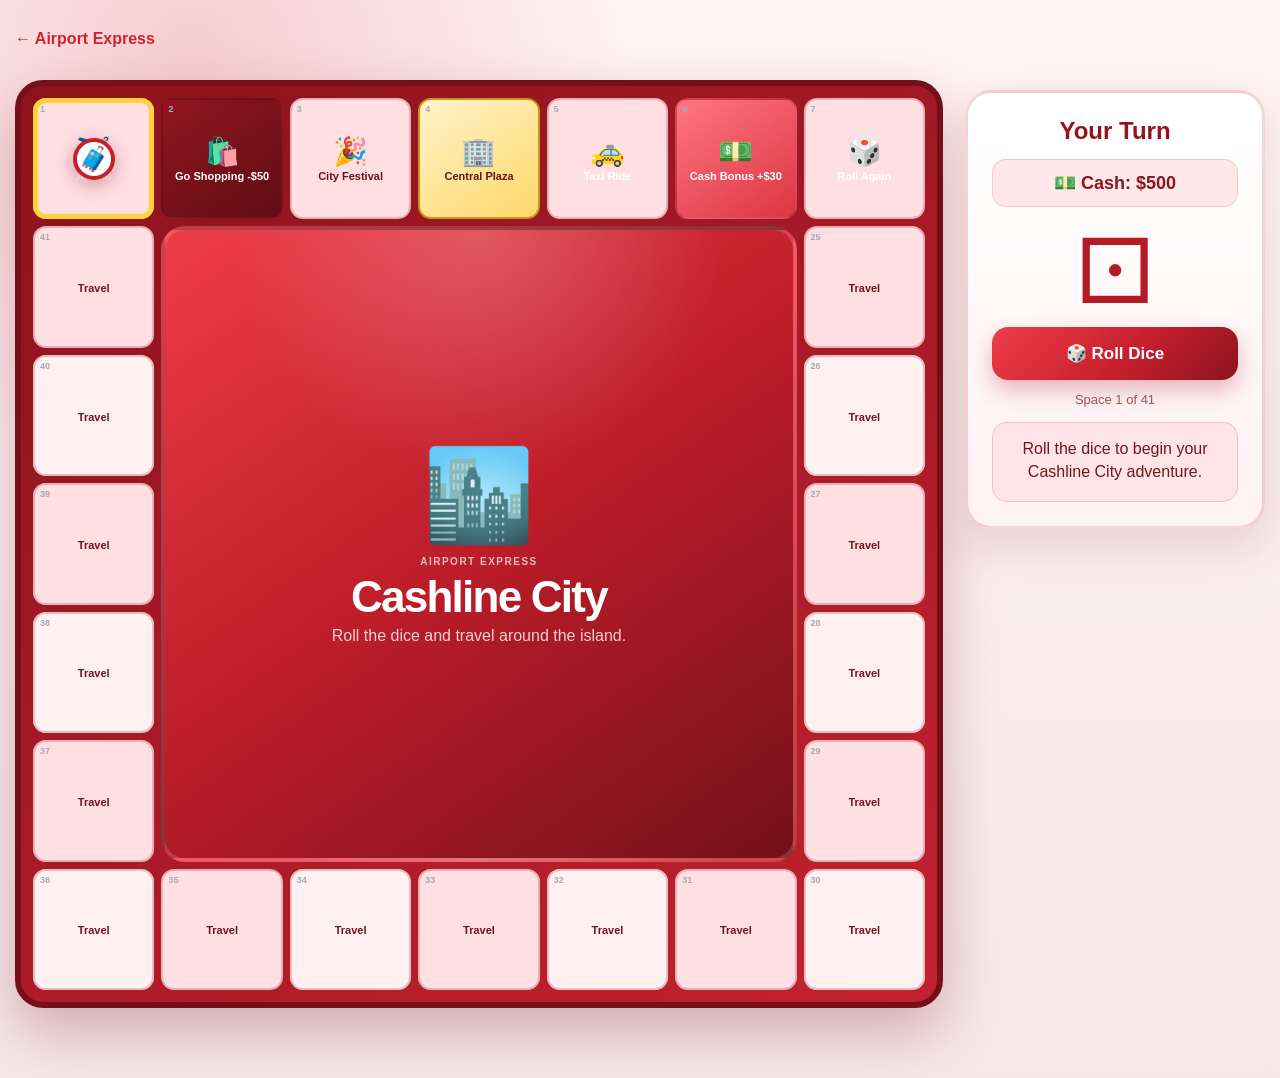
==== commit b215e608: "Update stylesheet version in cashline-city.html" ====
--- a/locations/cashline-city.html
+++ b/locations/cashline-city.html
@@ -17,7 +17,7 @@
 
 <link
   rel="stylesheet"
-href="../styles.css?v=7"
+href="../styles.css?v=12"
 >
 
 </head>
--- a/styles.css
+++ b/styles.css
@@ -4365,3 +4365,463 @@
   }
 
 }
+
+/* =========================================================
+   HOPE'S PEAK MOUNTAIN
+   GREY + PINK THEME
+========================================================= */
+
+body.hopes-theme {
+
+  --hopes-grey:
+    #6f7279;
+
+  --hopes-dark:
+    #3f4147;
+
+  --hopes-deep:
+    #292b30;
+
+  --hopes-pink:
+    #ed6e9d;
+
+  --hopes-pink-dark:
+    #c74778;
+
+  --hopes-light:
+    #f4f2f4;
+
+
+  background:
+
+    radial-gradient(
+      circle at 15% 5%,
+      rgba(237,110,157,.16),
+      transparent 30%
+    ),
+
+    linear-gradient(
+      180deg,
+      #f4f3f5,
+      #e7e5e9
+    );
+
+}
+
+
+
+/* HEADER */
+
+.hopes-theme .board-back,
+.hopes-theme .eyebrow.dark {
+
+  color:
+    var(--hopes-pink-dark);
+
+}
+
+
+
+/* MAIN BOARD */
+
+.hopes-theme .island-board {
+
+  background:
+    linear-gradient(
+      145deg,
+      #555860,
+      #383a40
+    );
+
+  border:
+    6px solid
+    #303238;
+
+  box-shadow:
+    0 24px 55px
+    rgba(45,46,52,.28);
+
+}
+
+
+
+/* STANDARD BOARD SQUARES */
+
+.hopes-theme .board-space {
+
+  background:
+    #eceaed;
+
+  color:
+    #3b3d43;
+
+  border:
+    2px solid
+    rgba(64,66,72,.22);
+
+}
+
+
+/* ALTERNATING */
+
+.hopes-theme
+.board-space:nth-child(odd) {
+
+  background:
+    #f5dce6;
+
+}
+
+
+
+/* START */
+
+.hopes-theme .space-start {
+
+  background:
+    linear-gradient(
+      145deg,
+      #ef88ae,
+      #cc4d7c
+    );
+
+  color:
+    white;
+
+}
+
+
+
+/* GOOD */
+
+.hopes-theme .space-good {
+
+  background:
+    linear-gradient(
+      145deg,
+      #f6a3c1,
+      #df7099
+    );
+
+  color:
+    #4c2634;
+
+}
+
+
+
+/* BAD */
+
+.hopes-theme .space-bad {
+
+  background:
+    linear-gradient(
+      145deg,
+      #555860,
+      #292b30
+    );
+
+  color:
+    white;
+
+}
+
+
+
+/* EVENTS */
+
+.hopes-theme .space-event {
+
+  background:
+    #dddde1;
+
+  color:
+    #3c3e44;
+
+}
+
+
+
+/* TRAVEL */
+
+.hopes-theme .space-travel {
+
+  background:
+    linear-gradient(
+      145deg,
+      #ee92b4,
+      #c9527e
+    );
+
+  color:
+    white;
+
+}
+
+
+
+/* PROPERTIES */
+
+.hopes-theme
+.board-space.space-property {
+
+  background:
+    linear-gradient(
+      145deg,
+      #f8c3d6,
+      #e687aa
+    ) !important;
+
+  color:
+    #442833 !important;
+
+  border:
+    2px solid
+    #b64d75 !important;
+
+}
+
+
+
+/* FINISH */
+
+.hopes-theme .space-finish {
+
+  background:
+    linear-gradient(
+      145deg,
+      #f39abb,
+      #d04c7d
+    );
+
+  color:
+    white;
+
+  border:
+    3px solid
+    #4b4d53;
+
+}
+
+
+
+/* CENTRE */
+
+.hopes-theme .board-centre {
+
+  background:
+
+    radial-gradient(
+      circle at top,
+      rgba(255,255,255,.16),
+      transparent 36%
+    ),
+
+    linear-gradient(
+      145deg,
+      #74777e,
+      #4b4d53 52%,
+      #303238
+    );
+
+  border:
+    4px solid
+    rgba(255,255,255,.14);
+
+}
+
+
+
+/* CURRENT SPACE */
+
+.hopes-theme .current-space {
+
+  outline:
+    5px solid
+    #ff83b2;
+
+  outline-offset:
+    -5px;
+
+}
+
+
+
+/* PLAYER MARKER */
+
+.hopes-theme .player-marker {
+
+  border:
+    4px solid
+    var(--hopes-pink);
+
+  background:
+    white;
+
+  box-shadow:
+    0 5px 18px
+    rgba(70,55,65,.30);
+
+}
+
+
+
+/* DICE PANEL */
+
+.hopes-theme .dice-panel {
+
+  border:
+    3px solid
+    rgba(199,71,120,.15);
+
+  background:
+    linear-gradient(
+      180deg,
+      #ffffff,
+      #f4f1f3
+    );
+
+  box-shadow:
+    0 18px 45px
+    rgba(55,55,61,.15);
+
+}
+
+
+.hopes-theme .dice-panel h2 {
+
+  color:
+    #474950;
+
+}
+
+
+.hopes-theme .dice-face {
+
+  color:
+    #55575d;
+
+}
+
+
+
+/* WALLET */
+
+.hopes-theme .player-wallet {
+
+  background:
+    #f4dfe7;
+
+  color:
+    #743149;
+
+  border:
+    1px solid
+    rgba(199,71,120,.17);
+
+}
+
+
+
+/* ROLL DICE */
+
+.hopes-theme .roll-dice {
+
+  background:
+    linear-gradient(
+      135deg,
+      #ef85ac,
+      #cf527f 55%,
+      #aa365f
+    );
+
+  color:
+    white;
+
+  box-shadow:
+    0 10px 22px
+    rgba(183,62,107,.27);
+
+}
+
+
+.hopes-theme .roll-dice:hover {
+
+  background:
+    linear-gradient(
+      135deg,
+      #f594b8,
+      #da608c 55%,
+      #b53e67
+    );
+
+}
+
+
+
+/* POSITION */
+
+.hopes-theme .position-text {
+
+  color:
+    #77737a;
+
+}
+
+
+
+/* MESSAGE */
+
+.hopes-theme .board-message {
+
+  background:
+    #f5e5eb;
+
+  color:
+    #623344;
+
+  border:
+    1px solid
+    rgba(199,71,120,.16);
+
+}
+
+
+
+/* BUY PROPERTY */
+
+.hopes-theme .property-buy-button {
+
+  background:
+    linear-gradient(
+      135deg,
+      #ee91b3,
+      #cb557f
+    );
+
+  color:
+    white;
+
+}
+
+
+
+/* RETURN TO AIRPORT */
+
+.hopes-theme .board-return {
+
+  background:
+    linear-gradient(
+      135deg,
+      #666970,
+      #44464c
+    );
+
+  color:
+    white;
+
+  box-shadow:
+    0 8px 20px
+    rgba(50,50,55,.20);
+
+}
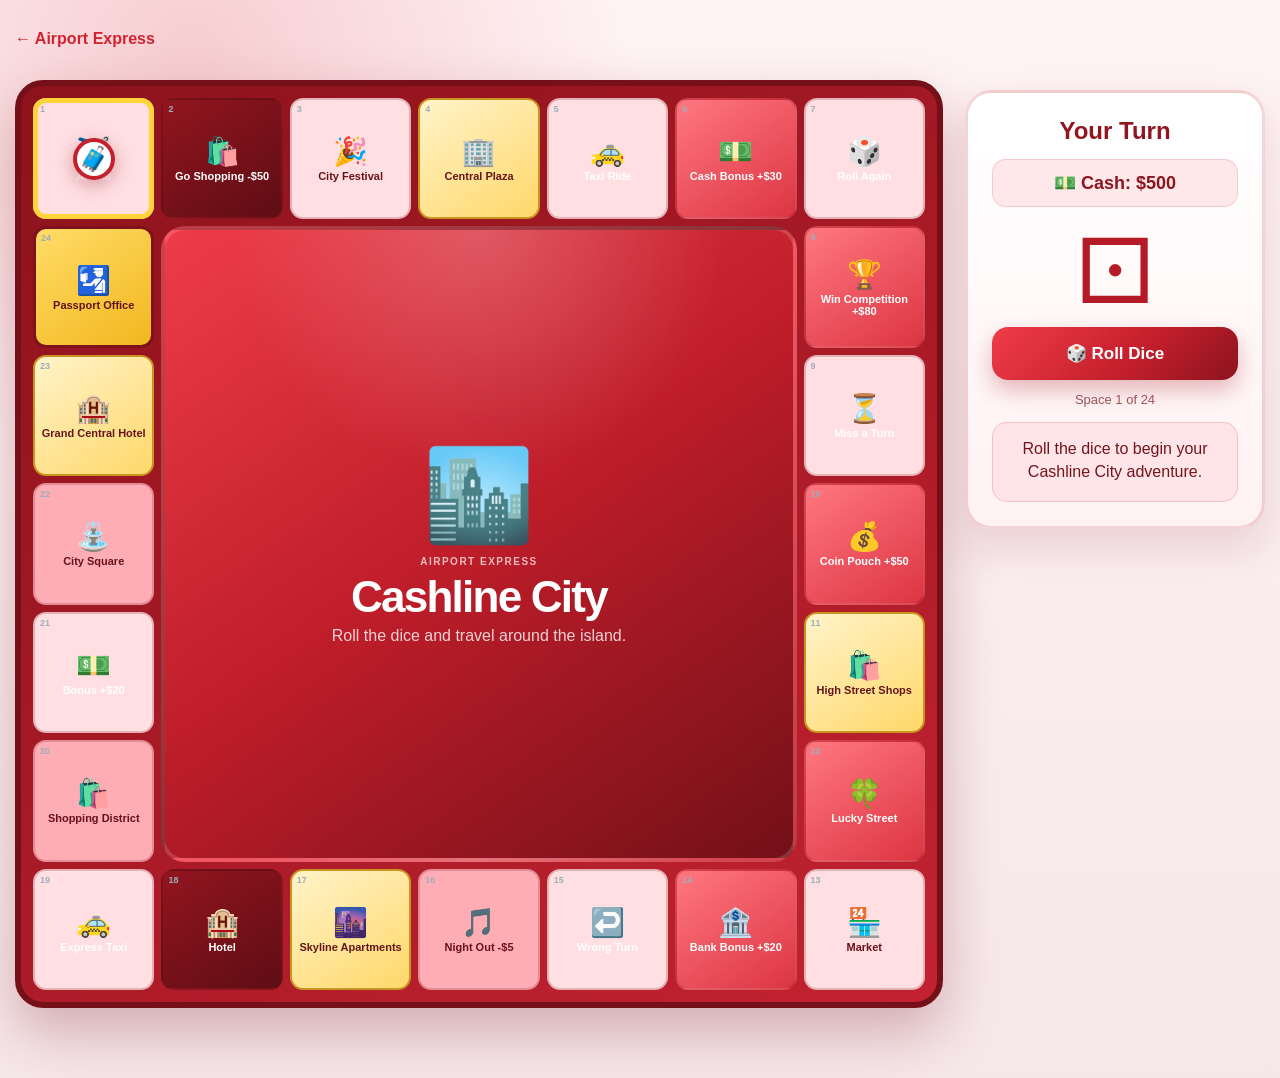
==== commit b19884e0: "Update stylesheet version in cashline-city.html" ====
--- a/locations/cashline-city.html
+++ b/locations/cashline-city.html
@@ -17,7 +17,7 @@
 
 <link
   rel="stylesheet"
-href="../styles.css?v=12"
+href="../styles.css?v=13"
 >
 
 </head>
